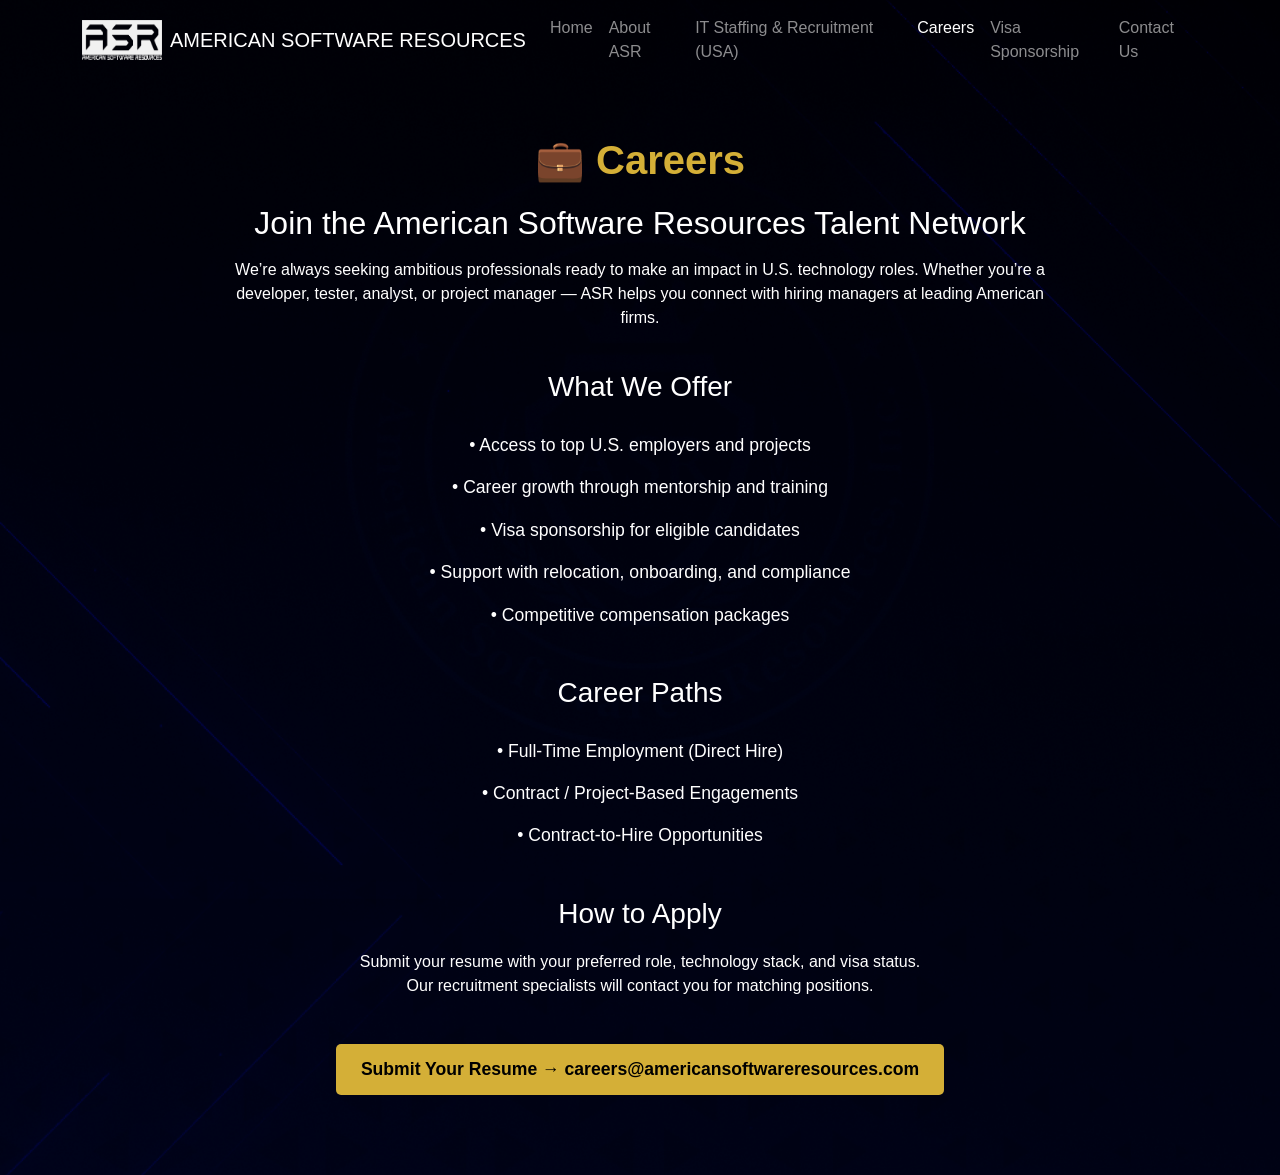
==== Careers.html @ 94a8a7b0 "Add files via upload" ====
<!DOCTYPE html>
<html lang="en">

<head>
    <meta charset="UTF-8" />
    <meta name="viewport" content="width=device-width, initial-scale=1.0" />
    <title>ASR - Careers</title>
    <link href="https://cdn.jsdelivr.net/npm/bootstrap@5.3.2/dist/css/bootstrap.min.css" rel="stylesheet">

    <style>
        body {
            padding-top: 56px;
            background: url("body_bg.png") no-repeat center top;
            background-size: cover;
            background-attachment: scroll;
            font-family: Arial, sans-serif;
        }

        .transparent-navbar {
            background-color: rgba(0, 0, 0, 0) !important;
            transition: background-color 0.4s ease;
        }

        .transparent-navbar.scrolled {
            background-color: rgba(0, 0, 0, 0.8) !important;
        }

        .careers-section {
            padding: 80px 20px;
            color: white;
            text-align: center;
        }

        .careers-section h1 {
            color: #d4af37;
            font-weight: bold;
            margin-bottom: 20px;
        }

        .careers-section h3 {
            margin-top: 40px;
            margin-bottom: 20px;
            color: #ffffff;
        }

        .careers-section ul {
            list-style: none;
            padding: 0;
            max-width: 700px;
            margin: auto;
        }

        .careers-section ul li {
            font-size: 1.1rem;
            padding: 8px 0;
        }

        .resume-btn {
            margin-top: 30px;
            background-color: #d4af37;
            border: none;
            padding: 12px 25px;
            font-size: 1.1rem;
            border-radius: 5px;
            font-weight: bold;
            color: #000;
        }

        .resume-btn:hover {
            background-color: #c19b2d;
        }
    </style>
</head>

<body class="text-white bg-dark">

    <!-- Header / Navbar -->
    <nav class="navbar navbar-expand-lg navbar-dark fixed-top transparent-navbar">
        <div class="container">
            <a class="navbar-brand d-flex align-items-center" href="#">
                <img src="ASR_new_white_logo.png" alt="Logo" width="80" height="40" class="me-2">
                AMERICAN SOFTWARE RESOURCES
            </a>

            <button class="navbar-toggler" type="button" data-bs-toggle="collapse" data-bs-target="#navbarNav">
                <span class="navbar-toggler-icon"></span>
            </button>

            <div class="collapse navbar-collapse" id="navbarNav">
                <ul class="navbar-nav ms-auto">
                    <li class="nav-item"><a class="nav-link" href="index.html">Home</a></li>
                    <li class="nav-item"><a class="nav-link" href="index.html#CompanyOverview">About ASR</a></li>
                    <li class="nav-item"><a class="nav-link" href="IT_Staffing_&_Recruitment.html">IT Staffing & Recruitment (USA)</a></li>
                    <li class="nav-item"><a class="nav-link active" href="Careers.html">Careers</a></li>
                    <li class="nav-item"><a class="nav-link" href="Visa_Sponsorship.html">Visa Sponsorship</a></li>
                    <li class="nav-item"><a class="nav-link" href="Contact_Us.html">Contact Us</a></li>
                </ul>
            </div>
        </div>
    </nav>

    <!-- Careers Section -->
    <section class="careers-section">

        <h1>💼 Careers</h1>
        <h2>Join the American Software Resources Talent Network</h2>

        <p class="mt-3" style="max-width: 850px; margin: auto;">
            We’re always seeking ambitious professionals ready to make an impact in U.S. technology roles. 
            Whether you’re a developer, tester, analyst, or project manager — ASR helps you connect with hiring managers 
            at leading American firms.
        </p>

        <h3>What We Offer</h3>
        <ul>
            <li>• Access to top U.S. employers and projects</li>
            <li>• Career growth through mentorship and training</li>
            <li>• Visa sponsorship for eligible candidates</li>
            <li>• Support with relocation, onboarding, and compliance</li>
            <li>• Competitive compensation packages</li>
        </ul>

        <h3>Career Paths</h3>
        <ul>
            <li>• Full-Time Employment (Direct Hire)</li>
            <li>• Contract / Project-Based Engagements</li>
            <li>• Contract-to-Hire Opportunities</li>
        </ul>

        <h3>How to Apply</h3>
        <p>
            Submit your resume with your preferred role, technology stack, and visa status. <br>
            Our recruitment specialists will contact you for matching positions.
        </p>

        <a href="mailto:careers@americansoftwareresources.com">
            <button class="resume-btn">Submit Your Resume → careers@americansoftwareresources.com</button>
        </a>

    </section>

    <script src="https://cdn.jsdelivr.net/npm/bootstrap@5.3.2/dist/js/bootstrap.bundle.min.js"></script>

    <script>
        // Navbar background change on scroll
        window.addEventListener("scroll", function () {
            const navbar = document.querySelector(".transparent-navbar");
            if (window.scrollY > 50) navbar.classList.add("scrolled");
            else navbar.classList.remove("scrolled");
        });
    </script>

</body>

</html>
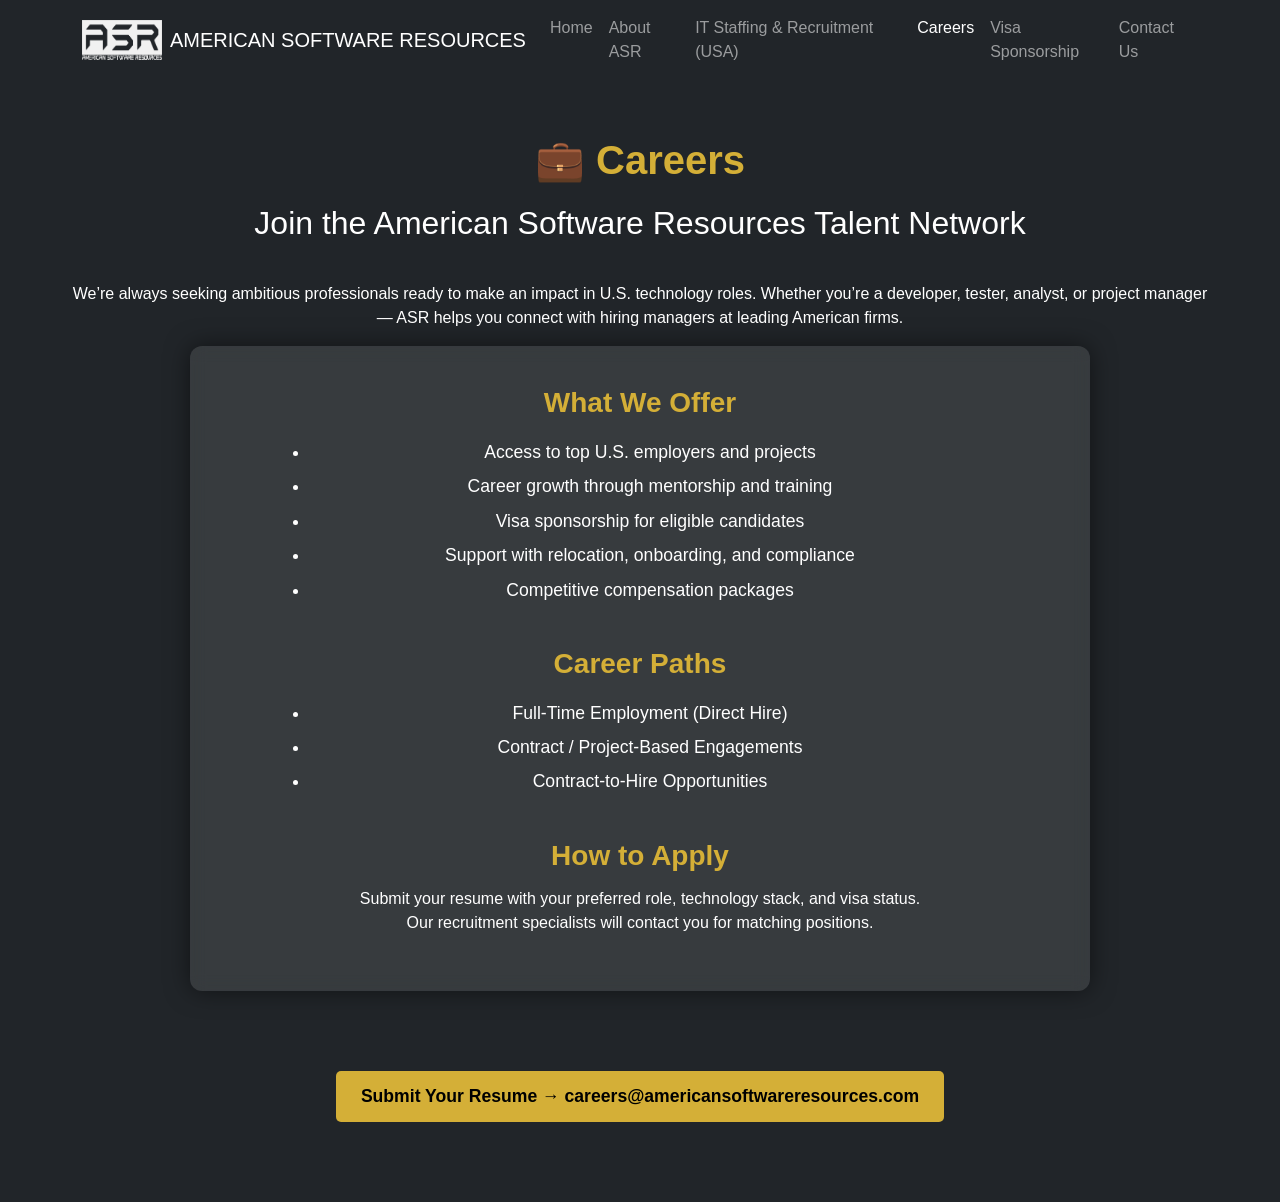
==== commit 983f5129: "Add files via upload" ====
--- a/Careers.html
+++ b/Careers.html
@@ -10,7 +10,8 @@
     <style>
         body {
             padding-top: 56px;
-            background: url("body_bg.png") no-repeat center top;
+            /* Main background image */
+            background: url("Asr_bg_visa.jpg") no-repeat center top;
             background-size: cover;
             background-attachment: scroll;
             font-family: Arial, sans-serif;
@@ -37,22 +38,63 @@
             margin-bottom: 20px;
         }
 
-        .careers-section h3 {
+        .careers-section h2 {
+            color: #ffffff;
+            margin-bottom: 40px;
+        }
+
+        /* --- GLASS CONTENT CARD CONTAINER --- */
+        .career-content-card {
+            /* Glass Effect Background */
+            background: rgba(255, 255, 255, 0.1);
+            /* Frosted Glass Blur */
+            backdrop-filter: blur(8px);
+
+            padding: 40px;
+            border-radius: 12px;
+            max-width: 900px;
+            margin: 0 auto 50px auto;
+            box-shadow: 0 0 25px rgba(0, 0, 0, 0.5);
+
+            /* FIX 1: Change default text color to dark for readability on the light glass background */
+            color: #ffffff;
+            text-align: center;
+        }
+
+        .career-content-card h3 {
             margin-top: 40px;
-            margin-bottom: 20px;
-            color: #ffffff;
-        }
-
-        .careers-section ul {
-            list-style: none;
-            padding: 0;
+            margin-bottom: 15px;
+            color: #d4af37;
+            font-weight: bold;
+        }
+
+        /* Reset top margin for the first h3 */
+        .career-content-card h3:first-of-type {
+            margin-top: 0;
+        }
+
+        .career-content-card p {
+            /* FIX 1: Change text color to dark for readability */
+            color: #ffffff;
+        }
+
+        .career-content-card ul {
+            list-style: disc;
+            /* Use discs for better readability */
+            padding-left: 20px;
             max-width: 700px;
             margin: auto;
-        }
-
-        .careers-section ul li {
+            text-align: left;
+            /* Align list items left */
+            text-align: center;
+        }
+
+        .career-content-card ul li {
             font-size: 1.1rem;
-            padding: 8px 0;
+            padding: 4px 0;
+            /* FIX 1: Change list text color to dark for readability */
+            color: #ffffff;
+            text-align: center;
         }
 
         .resume-btn {
@@ -69,12 +111,30 @@
         .resume-btn:hover {
             background-color: #c19b2d;
         }
+
+        
+
+        /* --- MOBILE SPECIFIC FIXES --- */
+        @media (max-width: 575.98px) {
+
+            /* FIX 2: Reduce excessive padding on the standalone paragraph for small screens */
+            .careers-section>p.px-5 {
+                padding-left: 20px !important;
+                padding-right: 20px !important;
+                /* Making text white since it's outside the glass card */
+                color: #ffffff;
+            }
+
+            /* Reduce padding on the glass card for smaller screens */
+            .career-content-card {
+                padding: 20px;
+            }
+        }
     </style>
 </head>
 
 <body class="text-white bg-dark">
 
-    <!-- Header / Navbar -->
     <nav class="navbar navbar-expand-lg navbar-dark fixed-top transparent-navbar">
         <div class="container">
             <a class="navbar-brand d-flex align-items-center" href="#">
@@ -90,7 +150,8 @@
                 <ul class="navbar-nav ms-auto">
                     <li class="nav-item"><a class="nav-link" href="index.html">Home</a></li>
                     <li class="nav-item"><a class="nav-link" href="index.html#CompanyOverview">About ASR</a></li>
-                    <li class="nav-item"><a class="nav-link" href="IT_Staffing_&_Recruitment.html">IT Staffing & Recruitment (USA)</a></li>
+                    <li class="nav-item"><a class="nav-link" href="IT_Staffing_&_Recruitment.html">IT Staffing &
+                            Recruitment (USA)</a></li>
                     <li class="nav-item"><a class="nav-link active" href="Careers.html">Careers</a></li>
                     <li class="nav-item"><a class="nav-link" href="Visa_Sponsorship.html">Visa Sponsorship</a></li>
                     <li class="nav-item"><a class="nav-link" href="Contact_Us.html">Contact Us</a></li>
@@ -99,45 +160,51 @@
         </div>
     </nav>
 
-    <!-- Careers Section -->
     <section class="careers-section">
 
         <h1>💼 Careers</h1>
         <h2>Join the American Software Resources Talent Network</h2>
 
-        <p class="mt-3" style="max-width: 850px; margin: auto;">
-            We’re always seeking ambitious professionals ready to make an impact in U.S. technology roles. 
-            Whether you’re a developer, tester, analyst, or project manager — ASR helps you connect with hiring managers 
+        <p class="mt-3 px-5">
+            We’re always seeking ambitious professionals ready to make an impact in U.S. technology roles.
+            Whether you’re a developer, tester, analyst, or project manager — ASR helps you connect with hiring managers
             at leading American firms.
         </p>
 
-        <h3>What We Offer</h3>
-        <ul>
-            <li>• Access to top U.S. employers and projects</li>
-            <li>• Career growth through mentorship and training</li>
-            <li>• Visa sponsorship for eligible candidates</li>
-            <li>• Support with relocation, onboarding, and compliance</li>
-            <li>• Competitive compensation packages</li>
-        </ul>
-
-        <h3>Career Paths</h3>
-        <ul>
-            <li>• Full-Time Employment (Direct Hire)</li>
-            <li>• Contract / Project-Based Engagements</li>
-            <li>• Contract-to-Hire Opportunities</li>
-        </ul>
-
-        <h3>How to Apply</h3>
-        <p>
-            Submit your resume with your preferred role, technology stack, and visa status. <br>
-            Our recruitment specialists will contact you for matching positions.
-        </p>
-
+        <div class="career-content-card">
+
+
+            <h3>What We Offer</h3>
+            <ul>
+                <li>Access to top U.S. employers and projects</li>
+                <li>Career growth through mentorship and training</li>
+                <li>Visa sponsorship for eligible candidates</li>
+                <li>Support with relocation, onboarding, and compliance</li>
+                <li>Competitive compensation packages</li>
+            </ul>
+
+            <h3>Career Paths</h3>
+            <ul>
+                <li>Full-Time Employment (Direct Hire)</li>
+                <li>Contract / Project-Based Engagements</li>
+                <li>Contract-to-Hire Opportunities</li>
+            </ul>
+
+            <h3>How to Apply</h3>
+            <p>
+                Submit your resume with your preferred role, technology stack, and visa status. <br>
+                Our recruitment specialists will contact you for matching positions.
+            </p>
+
+
+
+        </div>
         <a href="mailto:careers@americansoftwareresources.com">
             <button class="resume-btn">Submit Your Resume → careers@americansoftwareresources.com</button>
         </a>
-
     </section>
+
+
 
     <script src="https://cdn.jsdelivr.net/npm/bootstrap@5.3.2/dist/js/bootstrap.bundle.min.js"></script>
 
@@ -152,4 +219,4 @@
 
 </body>
 
-</html>
+</html>
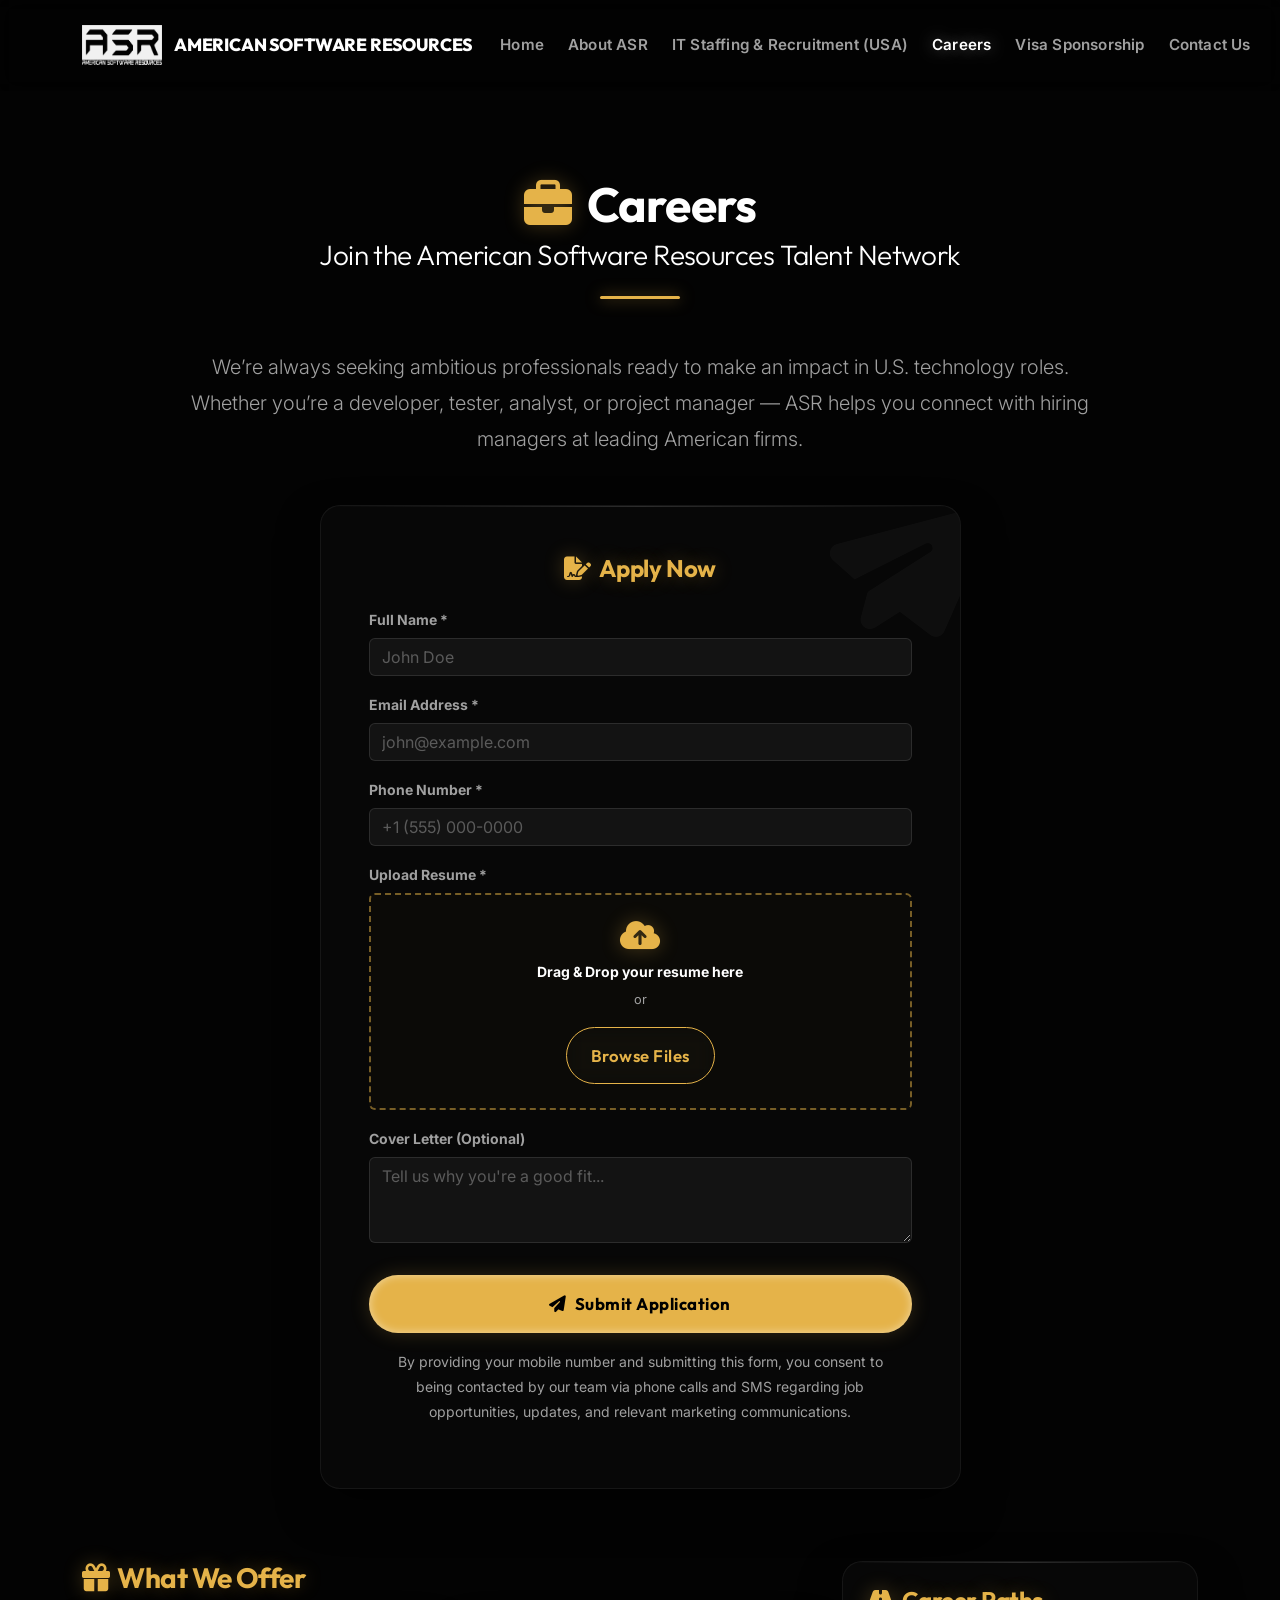
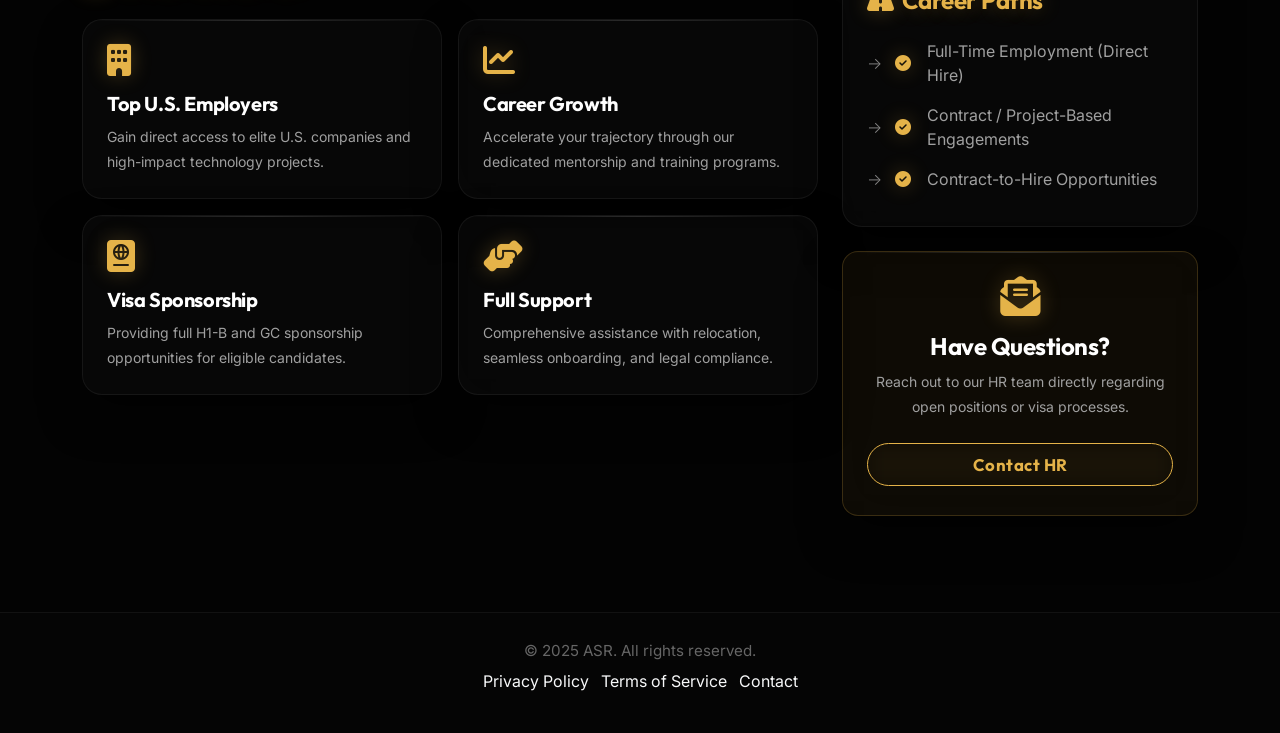
==== commit 86322e19: "Add files via upload" ====
--- a/Careers.html
+++ b/Careers.html
@@ -5,135 +5,36 @@
     <meta charset="UTF-8" />
     <meta name="viewport" content="width=device-width, initial-scale=1.0" />
     <title>ASR - Careers</title>
+    <!-- Bootstrap 5 CSS -->
     <link href="https://cdn.jsdelivr.net/npm/bootstrap@5.3.2/dist/css/bootstrap.min.css" rel="stylesheet">
-
+    <!-- FontAwesome Icons -->
+    <link rel="stylesheet" href="https://cdnjs.cloudflare.com/ajax/libs/font-awesome/6.4.0/css/all.min.css">
+    <!-- AOS Animation Library -->
+    <link href="https://unpkg.com/aos@2.3.1/dist/aos.css" rel="stylesheet">
+    <!-- Custom Modern CSS -->
+    <link rel="stylesheet" href="modern.css">
     <style>
-        body {
-            padding-top: 56px;
-            /* Main background image */
-            background: url("Asr_bg_visa.jpg") no-repeat center top;
-            background-size: cover;
-            background-attachment: scroll;
-            font-family: Arial, sans-serif;
-        }
-
-        .transparent-navbar {
-            background-color: rgba(0, 0, 0, 0) !important;
-            transition: background-color 0.4s ease;
-        }
-
-        .transparent-navbar.scrolled {
-            background-color: rgba(0, 0, 0, 0.8) !important;
-        }
-
         .careers-section {
             padding: 80px 20px;
             color: white;
             text-align: center;
         }
 
-        .careers-section h1 {
-            color: #d4af37;
-            font-weight: bold;
-            margin-bottom: 20px;
-        }
-
-        .careers-section h2 {
-            color: #ffffff;
-            margin-bottom: 40px;
-        }
-
-        /* --- GLASS CONTENT CARD CONTAINER --- */
-        .career-content-card {
-            /* Glass Effect Background */
-            background: rgba(255, 255, 255, 0.1);
-            /* Frosted Glass Blur */
-            backdrop-filter: blur(8px);
-
-            padding: 40px;
-            border-radius: 12px;
-            max-width: 900px;
-            margin: 0 auto 50px auto;
-            box-shadow: 0 0 25px rgba(0, 0, 0, 0.5);
-
-            /* FIX 1: Change default text color to dark for readability on the light glass background */
-            color: #ffffff;
-            text-align: center;
-        }
-
-        .career-content-card h3 {
-            margin-top: 40px;
-            margin-bottom: 15px;
-            color: #d4af37;
-            font-weight: bold;
-        }
-
-        /* Reset top margin for the first h3 */
-        .career-content-card h3:first-of-type {
-            margin-top: 0;
-        }
-
-        .career-content-card p {
-            /* FIX 1: Change text color to dark for readability */
-            color: #ffffff;
-        }
-
-        .career-content-card ul {
-            list-style: disc;
-            /* Use discs for better readability */
-            padding-left: 20px;
-            max-width: 700px;
-            margin: auto;
-            text-align: left;
-            /* Align list items left */
-            text-align: center;
-        }
-
-        .career-content-card ul li {
-            font-size: 1.1rem;
-            padding: 4px 0;
-            /* FIX 1: Change list text color to dark for readability */
-            color: #ffffff;
-            text-align: center;
-        }
-
         .resume-btn {
             margin-top: 30px;
-            background-color: #d4af37;
-            border: none;
-            padding: 12px 25px;
-            font-size: 1.1rem;
-            border-radius: 5px;
-            font-weight: bold;
-            color: #000;
         }
-
-        .resume-btn:hover {
-            background-color: #c19b2d;
-        }
-
-        
 
         /* --- MOBILE SPECIFIC FIXES --- */
         @media (max-width: 575.98px) {
-
-            /* FIX 2: Reduce excessive padding on the standalone paragraph for small screens */
             .careers-section>p.px-5 {
                 padding-left: 20px !important;
                 padding-right: 20px !important;
-                /* Making text white since it's outside the glass card */
-                color: #ffffff;
-            }
-
-            /* Reduce padding on the glass card for smaller screens */
-            .career-content-card {
-                padding: 20px;
             }
         }
     </style>
 </head>
 
-<body class="text-white bg-dark">
+<body class="bg-visa">
 
     <nav class="navbar navbar-expand-lg navbar-dark fixed-top transparent-navbar">
         <div class="container">
@@ -160,53 +61,199 @@
         </div>
     </nav>
 
-    <section class="careers-section">
-
-        <h1>💼 Careers</h1>
-        <h2>Join the American Software Resources Talent Network</h2>
-
-        <p class="mt-3 px-5">
-            We’re always seeking ambitious professionals ready to make an impact in U.S. technology roles.
-            Whether you’re a developer, tester, analyst, or project manager — ASR helps you connect with hiring managers
-            at leading American firms.
-        </p>
-
-        <div class="career-content-card">
-
-
-            <h3>What We Offer</h3>
-            <ul>
-                <li>Access to top U.S. employers and projects</li>
-                <li>Career growth through mentorship and training</li>
-                <li>Visa sponsorship for eligible candidates</li>
-                <li>Support with relocation, onboarding, and compliance</li>
-                <li>Competitive compensation packages</li>
+    <section class="careers-section page-section pb-5" style="padding-top: 120px;">
+        <div class="container">
+            <h1 class="display-5 fw-bold mb-1" data-aos="fade-down"><i
+                    class="fas fa-briefcase text-gold me-3"></i>Careers</h1>
+            <h2 class="h3 text-white fw-light mb-3" data-aos="fade-up">Join the American Software Resources Talent
+                Network</h2>
+            <div class="gold-line mx-auto" data-aos="fade-up"></div>
+
+            <p class="lead text-light-muted mt-4 mb-5" data-aos="fade-up" data-aos-delay="200"
+                style="max-width: 900px; margin: 0 auto;">
+                We’re always seeking ambitious professionals ready to make an impact in U.S. technology roles.
+                Whether you’re a developer, tester, analyst, or project manager — ASR helps you connect with hiring
+                managers
+                at leading American firms.
+            </p>
+
+            <!-- Application Form (Full Width & Centered) -->
+            <div class="row justify-content-center mb-5" data-aos="fade-up" data-aos-delay="300">
+                <div class="col-lg-8 col-xl-7">
+                    <div class="glass-card p-4 p-md-5 text-start position-relative overflow-hidden">
+                        <i class="fas fa-paper-plane position-absolute text-white"
+                            style="font-size: 150px; right: -20px; top: -20px; opacity: 0.03; transform: rotate(15deg);"></i>
+                        <h4 class="text-gold fw-bold mb-4 text-center"><i class="fas fa-file-signature me-2"></i>Apply
+                            Now</h4>
+
+                        <form id="resumeForm" action="https://formsubmit.co/hr@americansoftwareresources.com"
+                            method="POST" enctype="multipart/form-data" target="_blank">
+                            <!-- FormSubmit required hidden fields -->
+                            <input type="hidden" name="_subject" value="New Resume Submitted on ASR Careers Page!">
+                            <input type="hidden" name="_template" value="table">
+
+                            <div class="mb-3">
+                                <label for="fullName" class="form-label text-light-muted small fw-bold">Full Name
+                                    *</label>
+                                <input type="text" class="form-control custom-input" name="Name" id="fullName" required
+                                    placeholder="John Doe">
+                            </div>
+                            <div class="mb-3">
+                                <label for="emailAddr" class="form-label text-light-muted small fw-bold">Email Address
+                                    *</label>
+                                <input type="email" class="form-control custom-input" name="Email" id="emailAddr"
+                                    required placeholder="john@example.com">
+                            </div>
+                            <div class="mb-3">
+                                <label for="phoneNum" class="form-label text-light-muted small fw-bold">Phone Number
+                                    *</label>
+                                <input type="tel" class="form-control custom-input" name="Phone" id="phoneNum" required
+                                    placeholder="+1 (555) 000-0000">
+                            </div>
+
+                            <!-- Drag and Drop Resume -->
+                            <div class="mb-3">
+                                <label class="form-label text-light-muted small fw-bold">Upload Resume *</label>
+                                <div class="drag-drop-zone p-4 text-center rounded position-relative" id="dropZone">
+                                    <i class="fas fa-cloud-upload-alt text-gold fs-2 mb-2"></i>
+                                    <p class="text-white mb-1 small fw-bold">Drag & Drop your resume here</p>
+                                    <p class="text-light-muted mb-3" style="font-size: 0.8rem;">or</p>
+                                    <label for="resumeFile"
+                                        class="btn btn-outline-gold btn-sm px-4 rounded-pill m-0">Browse Files</label>
+                                    <input type="file" id="resumeFile" name="Resume_Attachment" class="d-none"
+                                        accept=".pdf,.doc,.docx" required>
+                                    <p class="mt-3 mb-0 d-none text-gold small fw-bold" id="fileNameDisplay"></p>
+                                </div>
+                            </div>
+
+                            <div class="mb-4">
+                                <label for="coverLetter" class="form-label text-light-muted small fw-bold">Cover Letter
+                                    (Optional)</label>
+                                <textarea class="form-control custom-input" name="Cover_Letter" id="coverLetter"
+                                    rows="3" placeholder="Tell us why you're a good fit..."></textarea>
+                            </div>
+
+                            <div class="text-center mt-4">
+                                <button type="submit" class="btn btn-gold w-100 py-3 fw-bold mt-2"><i
+                                        class="fas fa-paper-plane me-2 anim-pulse"></i>Submit Application</button>
+                                <p class="text-light-muted small mt-3 px-3">
+                                    By providing your mobile number and submitting this form, you consent to being
+                                    contacted by our team via phone calls and SMS regarding job opportunities, updates,
+                                    and relevant marketing communications.
+                                </p>
+                            </div>
+                        </form>
+                    </div>
+                </div>
+            </div>
+
+            <!-- Main Careers Content Bento Grid -->
+            <div class="row g-4 mt-2">
+
+                <!-- What We Offer Section (Left Column) -->
+                <div class="col-lg-8" data-aos="fade-right" data-aos-delay="300">
+                    <h3 class="text-gold fw-bold mb-4 text-start"><i class="fas fa-gift me-2"></i>What We Offer</h3>
+                    <div class="row g-3">
+                        <div class="col-md-6">
+                            <div class="glass-card h-100 p-4 text-start">
+                                <i class="fas fa-building text-gold fs-2 mb-3 anim-float"></i>
+                                <h5 class="text-white fw-bold mb-2">Top U.S. Employers</h5>
+                                <p class="text-light-muted mb-0 small">Gain direct access to elite U.S. companies and
+                                    high-impact technology projects.</p>
+                            </div>
+                        </div>
+                        <div class="col-md-6">
+                            <div class="glass-card h-100 p-4 text-start">
+                                <i class="fas fa-chart-line text-gold fs-2 mb-3 anim-float"
+                                    style="animation-delay: 0.2s;"></i>
+                                <h5 class="text-white fw-bold mb-2">Career Growth</h5>
+                                <p class="text-light-muted mb-0 small">Accelerate your trajectory through our dedicated
+                                    mentorship and training programs.</p>
+                            </div>
+                        </div>
+                        <div class="col-md-6">
+                            <div class="glass-card h-100 p-4 text-start">
+                                <i class="fas fa-passport text-gold fs-2 mb-3 anim-float"
+                                    style="animation-delay: 0.4s;"></i>
+                                <h5 class="text-white fw-bold mb-2">Visa Sponsorship</h5>
+                                <p class="text-light-muted mb-0 small">Providing full H1-B and GC sponsorship
+                                    opportunities for eligible candidates.</p>
+                            </div>
+                        </div>
+                        <div class="col-md-6">
+                            <div class="glass-card h-100 p-4 text-start">
+                                <i class="fas fa-hands-helping text-gold fs-2 mb-3 anim-float"
+                                    style="animation-delay: 0.6s;"></i>
+                                <h5 class="text-white fw-bold mb-2">Full Support</h5>
+                                <p class="text-light-muted mb-0 small">Comprehensive assistance with relocation,
+                                    seamless onboarding, and legal compliance.</p>
+                            </div>
+                        </div>
+                    </div>
+                </div>
+
+                <!-- Career Paths & Apply (Right Column) -->
+                <div class="col-lg-4 d-flex flex-column gap-4" data-aos="fade-left" data-aos-delay="400">
+
+                    <!-- Career Paths Widget -->
+                    <div class="glass-card p-4 text-start flex-grow-1">
+                        <h4 class="text-gold fw-bold mb-4"><i class="fas fa-road me-2"></i>Career Paths</h4>
+                        <ul class="list-unstyled text-light-muted">
+                            <li class="mb-3 d-flex align-items-center">
+                                <i class="fas fa-check-circle text-gold me-3"></i>Full-Time Employment (Direct Hire)
+                            </li>
+                            <li class="mb-3 d-flex align-items-center">
+                                <i class="fas fa-check-circle text-gold me-3"></i>Contract / Project-Based Engagements
+                            </li>
+                            <li class="mb-3 d-flex align-items-center">
+                                <i class="fas fa-check-circle text-gold me-3"></i>Contract-to-Hire Opportunities
+                            </li>
+                        </ul>
+                    </div>
+
+                    <!-- CTA Widget -->
+                    <div class="glass-card p-4 text-center rounded-4"
+                        style="background: rgba(229, 179, 73, 0.05); border-color: rgba(229, 179, 73, 0.2);">
+                        <i class="fas fa-envelope-open-text text-gold fs-1 mb-3 anim-pulse"></i>
+                        <h4 class="text-white fw-bold mb-2">Have Questions?</h4>
+                        <p class="text-light-muted small mb-4">
+                            Reach out to our HR team directly regarding open positions or visa processes.
+                        </p>
+                        <a href="mailto:hr@americansoftwareresources.com" class="text-decoration-none">
+                            <button class="btn btn-outline-gold w-100 py-2 fw-bold">Contact HR</button>
+                        </a>
+                    </div>
+                </div>
+            </div>
+        </div>
+    </section>
+
+
+
+    <!-- Footer -->
+    <footer class="bg-dark text-light py-4 mt-5">
+        <div class="container text-center">
+            <p class="mb-1">&copy; 2025 ASR. All rights reserved.</p>
+            <ul class="list-inline">
+                <li class="list-inline-item"><a href="Privacy_Policy.html"
+                        class="text-light text-decoration-none">Privacy Policy</a></li>
+                <li class="list-inline-item"><a href="Terms_of_Service.html" class="text-light text-decoration-none">Terms of Service</a>
+                </li>
+                <li class="list-inline-item"><a href="Contact_Us.html"
+                        class="text-light text-decoration-none">Contact</a></li>
             </ul>
-
-            <h3>Career Paths</h3>
-            <ul>
-                <li>Full-Time Employment (Direct Hire)</li>
-                <li>Contract / Project-Based Engagements</li>
-                <li>Contract-to-Hire Opportunities</li>
-            </ul>
-
-            <h3>How to Apply</h3>
-            <p>
-                Submit your resume with your preferred role, technology stack, and visa status. <br>
-                Our recruitment specialists will contact you for matching positions.
-            </p>
-
-
-
         </div>
-        <a href="mailto:careers@americansoftwareresources.com">
-            <button class="resume-btn">Submit Your Resume → careers@americansoftwareresources.com</button>
-        </a>
-    </section>
-
-
+    </footer>
 
     <script src="https://cdn.jsdelivr.net/npm/bootstrap@5.3.2/dist/js/bootstrap.bundle.min.js"></script>
+    <script src="https://unpkg.com/aos@2.3.1/dist/aos.js"></script>
+    <script>
+        AOS.init({
+            duration: 800,
+            once: true,
+            offset: 100
+        });
+    </script>
 
     <script>
         // Navbar background change on scroll
@@ -215,6 +262,95 @@
             if (window.scrollY > 50) navbar.classList.add("scrolled");
             else navbar.classList.remove("scrolled");
         });
+
+        // Drag and Drop Resume Logic
+        document.addEventListener("DOMContentLoaded", function () {
+            const dropZone = document.getElementById("dropZone");
+            const fileInput = document.getElementById("resumeFile");
+            const fileNameDisplay = document.getElementById("fileNameDisplay");
+
+            // Prevent default drag behaviors
+            ['dragenter', 'dragover', 'dragleave', 'drop'].forEach(eventName => {
+                dropZone.addEventListener(eventName, preventDefaults, false);
+                document.body.addEventListener(eventName, preventDefaults, false);
+            });
+
+            function preventDefaults(e) {
+                e.preventDefault();
+                e.stopPropagation();
+            }
+
+            // Highlight drop zone when item is dragged over it
+            ['dragenter', 'dragover'].forEach(eventName => {
+                dropZone.addEventListener(eventName, highlight, false);
+            });
+
+            ['dragleave', 'drop'].forEach(eventName => {
+                dropZone.addEventListener(eventName, unhighlight, false);
+            });
+
+            function highlight(e) {
+                dropZone.classList.add('dragover');
+            }
+
+            function unhighlight(e) {
+                dropZone.classList.remove('dragover');
+            }
+
+            // Handle dropped files
+            dropZone.addEventListener('drop', handleDrop, false);
+
+            function handleDrop(e) {
+                const dt = e.dataTransfer;
+                const files = dt.files;
+                handleFiles(files);
+            }
+
+            // Handle file selection from browse button
+            fileInput.addEventListener('change', function () {
+                handleFiles(this.files);
+            });
+
+            function handleFiles(files) {
+                if (files.length > 0) {
+                    const file = files[0];
+                    // Update the file input's files array (requires DataTransfer object)
+                    const dataTransfer = new DataTransfer();
+                    dataTransfer.items.add(file);
+                    fileInput.files = dataTransfer.files;
+
+                    // Display the file name
+                    fileNameDisplay.innerHTML = `<i class="fas fa-file-check me-2"></i> Selected: ${file.name}`;
+                    fileNameDisplay.classList.remove('d-none');
+                    dropZone.style.borderColor = "#e5b349"; // Turn gold to indicate success
+                }
+            }
+
+            // Form submission simulation & redirect handling
+            document.getElementById('resumeForm').addEventListener('submit', function (e) {
+                // DO NOT prevent default formatting here. Let the browser submit to FormSubmit.co
+                // FormSubmit will open in a new tab due to target="_blank"
+
+                const btn = this.querySelector('button[type="submit"]');
+                const originalHtml = btn.innerHTML;
+
+                btn.innerHTML = '<i class="fas fa-spinner fa-spin me-2"></i>Sending...';
+
+                // Set a timeout to reset the form UI after the new tab opens
+                setTimeout(() => {
+                    btn.innerHTML = '<i class="fas fa-check-circle me-2"></i>Application Sent!';
+                    btn.classList.replace('btn-gold', 'btn-success');
+
+                    setTimeout(() => {
+                        this.reset();
+                        fileNameDisplay.classList.add('d-none');
+                        dropZone.style.borderColor = "";
+                        btn.innerHTML = originalHtml;
+                        btn.classList.replace('btn-success', 'btn-gold');
+                    }, 4000); // give the user time to read "sent" before resetting
+                }, 1500);
+            });
+        });
     </script>
 
 </body>
--- a/modern.css
+++ b/modern.css
@@ -0,0 +1,756 @@
+/* modern.css - Global Styles for ASR Website (Lovart AI Theme with Parallax) */
+
+@import url('https://fonts.googleapis.com/css2?family=Outfit:wght@300;400;600;800;900&family=Inter:wght@300;400;600;700&display=swap');
+
+body {
+    padding-top: 56px;
+    background-size: cover;
+    background-attachment: fixed;
+    /* Parallax Effect Base */
+    font-family: 'Inter', sans-serif;
+    color: #e6e6e6;
+    background-color: #030303;
+    /* Deep Lovart dark */
+}
+
+/* Background Classes for Parallax */
+body.bg-home {
+    background-image: linear-gradient(rgba(3, 3, 3, 0.65), rgba(3, 3, 3, 0.85)), url("Asr_bg_website.jpg");
+    background-position: center center;
+    background-repeat: no-repeat;
+    background-attachment: fixed;
+    /* Parallax Magic */
+}
+
+body.bg-visa {
+    background-image: linear-gradient(rgba(3, 3, 3, 0.65), rgba(3, 3, 3, 0.85)), url("Asr_bg_visa.jpg");
+    background-position: center center;
+    background-repeat: no-repeat;
+    background-attachment: fixed;
+    /* Parallax Magic */
+}
+
+/* Typography & Colors */
+h1,
+h2,
+h3,
+h4,
+h5,
+h6 {
+    font-family: 'Outfit', sans-serif;
+    font-weight: 800;
+    letter-spacing: -0.02em;
+    /* Sleek tight tracking */
+    color: #ffffff;
+    /* High contrast white for headings */
+}
+
+/* Specific Gold/Amber glowing accents */
+.text-gold,
+h2.parallax-heading .text-gold {
+    color: #e5b349 !important;
+    /* Richer, brighter gold */
+    text-shadow: 0 0 20px rgba(229, 179, 73, 0.3);
+}
+
+.text-light-muted {
+    color: #a0a0a0 !important;
+    /* Lighter than bootstrap text-muted */
+}
+
+p {
+    line-height: 1.8;
+    color: #a0a0a0;
+    /* Softer text for readability */
+    font-size: 1.1rem;
+}
+
+/* Global Navbar */
+.transparent-navbar {
+    background-color: rgba(3, 3, 3, 0.3) !important;
+    backdrop-filter: blur(10px);
+    transition: background-color 0.4s ease, backdrop-filter 0.4s ease, padding 0.4s ease, border-bottom 0.4s ease;
+    padding: 20px 0;
+    border-bottom: 1px solid rgba(255, 255, 255, 0.0);
+}
+
+.transparent-navbar.scrolled {
+    background-color: rgba(3, 3, 3, 0.85) !important;
+    backdrop-filter: blur(20px);
+    box-shadow: 0 10px 30px rgba(0, 0, 0, 0.8);
+    padding: 12px 0;
+    border-bottom: 1px solid rgba(255, 255, 255, 0.05);
+    /* Fine sleek border */
+}
+
+.navbar-brand {
+    font-family: 'Outfit', sans-serif;
+    font-size: 1.1rem;
+    font-weight: 800;
+    letter-spacing: -0.01em;
+    display: flex !important;
+    align-items: center !important;
+    color: #ffffff !important;
+    white-space: nowrap;
+}
+
+.navbar-brand img {
+    transition: transform 0.4s cubic-bezier(0.175, 0.885, 0.32, 1.275);
+    margin-right: 12px !important;
+    vertical-align: middle;
+}
+
+.navbar-brand:hover img {
+    transform: scale(1.1) rotate(5deg);
+}
+
+.nav-link {
+    font-weight: 600;
+    text-transform: capitalize;
+    font-size: 0.95rem;
+    letter-spacing: 0.2px;
+    color: #a0a0a0 !important;
+    transition: color 0.3s ease, text-shadow 0.3s ease;
+    padding-left: 0.75rem !important;
+    padding-right: 0.75rem !important;
+    white-space: nowrap;
+}
+
+.nav-link:hover,
+.nav-link.active {
+    color: #ffffff !important;
+    text-shadow: 0 0 15px rgba(255, 255, 255, 0.4);
+}
+
+/* Glassmorphism Cards 2.0 (Lovart Style) */
+.glass-card {
+    background: rgba(15, 15, 15, 0.4);
+    /* Very dark transparent */
+    backdrop-filter: blur(24px);
+    -webkit-backdrop-filter: blur(24px);
+    border: 1px solid rgba(255, 255, 255, 0.06);
+    /* Nearly invisible white border */
+    box-shadow: 0 20px 40px rgba(0, 0, 0, 0.5);
+    /* Deep shadow */
+    border-radius: 20px;
+    /* Softer radius */
+    padding: 40px;
+    color: #ffffff;
+    transition: transform 0.5s cubic-bezier(0.19, 1, 0.22, 1), box-shadow 0.5s ease, border 0.5s ease;
+    height: 100%;
+    position: relative;
+    overflow: hidden;
+}
+
+/* Subtle inner glow effect on the top edge */
+.glass-card::before {
+    content: '';
+    position: absolute;
+    top: 0;
+    left: 0;
+    right: 0;
+    height: 1px;
+    background: linear-gradient(90deg, rgba(255, 255, 255, 0), rgba(255, 255, 255, 0.15), rgba(255, 255, 255, 0));
+    z-index: 2;
+}
+
+.glass-card:hover {
+    transform: translateY(-8px) scale(1.01);
+    box-shadow: 0 30px 60px rgba(0, 0, 0, 0.8), 0 0 40px rgba(229, 179, 73, 0.05);
+    border: 1px solid rgba(229, 179, 73, 0.2);
+}
+
+.glass-card h3,
+.glass-card h4,
+.glass-card h5 {
+    color: #ffffff;
+    margin-bottom: 20px;
+    font-weight: 800;
+}
+
+.glass-card p,
+.glass-card li {
+    color: #a0a0a0;
+}
+
+/* Modern Glowing Buttons */
+.btn-gold {
+    background: #e5b349;
+    color: #000000;
+    border: none;
+    font-family: 'Outfit', sans-serif;
+    font-weight: 800;
+    padding: 16px 36px;
+    border-radius: 100px;
+    font-size: 1.05rem;
+    letter-spacing: 0.5px;
+    transition: all 0.4s cubic-bezier(0.19, 1, 0.22, 1);
+    box-shadow: 0 0 20px rgba(229, 179, 73, 0.2), inset 0 0 10px rgba(255, 255, 255, 0.5);
+}
+
+.btn-gold:hover,
+.btn-gold:focus {
+    background: #ffcc5c;
+    transform: translateY(-4px);
+    box-shadow: 0 15px 35px rgba(229, 179, 73, 0.4), inset 0 0 15px rgba(255, 255, 255, 0.8);
+    color: #000;
+}
+
+.btn-outline-gold {
+    background: rgba(255, 255, 255, 0.02);
+    color: #ffffff;
+    border: 1px solid rgba(255, 255, 255, 0.15);
+    font-family: 'Outfit', sans-serif;
+    font-weight: 600;
+    padding: 15px 35px;
+    border-radius: 100px;
+    font-size: 1.05rem;
+    letter-spacing: 0.5px;
+    transition: all 0.4s cubic-bezier(0.19, 1, 0.22, 1);
+    backdrop-filter: blur(10px);
+}
+
+.btn-outline-gold:hover {
+    background: #ffffff;
+    color: #000000;
+    border-color: #ffffff;
+    transform: translateY(-4px);
+    box-shadow: 0 15px 35px rgba(255, 255, 255, 0.2);
+}
+
+/* Sections & Layout Utilities */
+.page-section {
+    padding: 140px 0;
+    position: relative;
+    z-index: 1;
+}
+
+/* Subtle glowing line */
+.gold-line {
+    width: 80px;
+    height: 3px;
+    background: #e5b349;
+    margin: 25px auto 50px auto;
+    border-radius: 3px;
+    box-shadow: 0 0 15px rgba(229, 179, 73, 0.6);
+}
+
+.gold-line.left {
+    margin-left: 0;
+}
+
+/* Footer modernism */
+footer.bg-dark {
+    background-color: #050505 !important;
+    border-top: 1px solid rgba(255, 255, 255, 0.05);
+    padding: 60px 0;
+}
+
+footer p {
+    color: #666;
+    font-size: 0.95rem;
+}
+
+footer a {
+    color: #a0a0a0;
+    transition: color 0.3s ease;
+}
+
+footer a:hover {
+    color: #ffffff !important;
+}
+
+/* Image Utilities */
+.zoom-hover {
+    overflow: hidden;
+    position: relative;
+}
+
+/* Subtle image overlay to keep it dark and moody */
+.zoom-hover::after {
+    content: '';
+    position: absolute;
+    top: 0;
+    left: 0;
+    right: 0;
+    bottom: 0;
+    background: linear-gradient(to bottom, rgba(0, 0, 0, 0) 0%, rgba(0, 0, 0, 0.5) 100%);
+    pointer-events: none;
+    z-index: 1;
+}
+
+.zoom-hover img {
+    transition: transform 0.8s cubic-bezier(0.19, 1, 0.22, 1), filter 0.8s ease;
+    filter: brightness(0.85) contrast(1.1);
+}
+
+.glass-card:hover .zoom-hover img {
+    transform: scale(1.08);
+    filter: brightness(1) contrast(1.1);
+}
+
+/* Standard Lists */
+ul.custom-list {
+    list-style: none;
+    padding-left: 0;
+}
+
+ul.custom-list li {
+    position: relative;
+    padding-left: 30px;
+    margin-bottom: 15px;
+}
+
+ul.custom-list li::before {
+    content: "✦";
+    position: absolute;
+    left: 0;
+    color: #e5b349;
+    font-size: 1rem;
+    text-shadow: 0 0 10px rgba(229, 179, 73, 0.5);
+}
+
+/* Animated Vector Graphic Base */
+.vector-animation-container {
+    position: relative;
+    width: 400px;
+    height: 400px;
+    margin: 0 auto;
+    border-radius: 50%;
+    background: radial-gradient(circle, rgba(229, 179, 73, 0.08) 0%, rgba(0, 0, 0, 0) 70%);
+}
+
+.vector-center {
+    position: absolute;
+    top: 50%;
+    left: 50%;
+    transform: translate(-50%, -50%);
+    width: 150px;
+    height: 100px;
+    background: rgba(10, 10, 10, 0.8);
+    backdrop-filter: blur(16px);
+    border: 1px solid rgba(229, 179, 73, 0.5);
+    border-radius: 16px;
+    display: flex;
+    flex-direction: column;
+    align-items: center;
+    justify-content: center;
+    z-index: 10;
+    box-shadow: 0 0 30px rgba(229, 179, 73, 0.15), inset 0 0 20px rgba(255, 255, 255, 0.02);
+    animation: pulseCenter 4s infinite cubic-bezier(0.4, 0, 0.2, 1);
+}
+
+.vector-center i {
+    font-size: 2.2rem;
+    color: #ffffff;
+    margin-bottom: 5px;
+    filter: drop-shadow(0 0 8px rgba(255, 255, 255, 0.4));
+}
+
+.vector-center span {
+    font-family: 'Outfit', sans-serif;
+    font-weight: 800;
+    font-size: 0.95rem;
+    color: #ffffff;
+    letter-spacing: 1px;
+}
+
+@keyframes pulseCenter {
+
+    0%,
+    100% {
+        transform: translate(-50%, -50%) scale(1);
+        box-shadow: 0 0 30px rgba(229, 179, 73, 0.15);
+    }
+
+    50% {
+        transform: translate(-50%, -50%) scale(1.05);
+        box-shadow: 0 0 50px rgba(229, 179, 73, 0.3);
+    }
+}
+
+.vector-node {
+    position: absolute;
+    width: 90px;
+    text-align: center;
+    transform: translate(-50%, -50%);
+    z-index: 5;
+    animation: floatingNode 5s infinite ease-in-out;
+}
+
+.vector-node i {
+    font-size: 1.4rem;
+    color: #e5b349;
+    display: block;
+    margin-bottom: 8px;
+    transition: all 0.3s;
+    background: rgba(15, 15, 15, 0.9);
+    width: 46px;
+    height: 46px;
+    line-height: 44px;
+    border-radius: 50%;
+    margin: 0 auto;
+    border: 1px solid rgba(255, 255, 255, 0.1);
+    box-shadow: 0 10px 20px rgba(0, 0, 0, 0.5);
+}
+
+.vector-node span {
+    font-size: 0.65rem;
+    font-family: 'Outfit', sans-serif;
+    text-transform: uppercase;
+    font-weight: 700;
+    color: #a0a0a0;
+    letter-spacing: 0.5px;
+    background: rgba(10, 10, 10, 0.8);
+    padding: 3px 8px;
+    border-radius: 6px;
+    border: 1px solid rgba(255, 255, 255, 0.05);
+}
+
+@keyframes floatingNode {
+
+    0%,
+    100% {
+        transform: translate(-50%, -50%) translateY(0);
+    }
+
+    50% {
+        transform: translate(-50%, -50%) translateY(-10px);
+    }
+}
+
+.vector-node-1 {
+    animation-delay: 0.2s;
+    top: 10%;
+    left: 50%;
+}
+
+.vector-node-2 {
+    animation-delay: 0.8s;
+    top: 20%;
+    left: 77.5%;
+}
+
+.vector-node-3 {
+    animation-delay: 1.4s;
+    top: 50%;
+    left: 90%;
+}
+
+.vector-node-4 {
+    animation-delay: 0.9s;
+    top: 80%;
+    left: 77.5%;
+}
+
+.vector-node-5 {
+    animation-delay: 1.6s;
+    top: 90%;
+    left: 50%;
+}
+
+.vector-node-6 {
+    animation-delay: 0.5s;
+    top: 80%;
+    left: 22.5%;
+}
+
+.vector-node-7 {
+    animation-delay: 1.1s;
+    top: 50%;
+    left: 10%;
+}
+
+.vector-node-8 {
+    animation-delay: 0.3s;
+    top: 20%;
+    left: 22.5%;
+}
+
+.vector-lines {
+    position: absolute;
+    top: 0;
+    left: 0;
+    width: 400px;
+    height: 400px;
+    z-index: 1;
+}
+
+.animated-line {
+    stroke: rgba(229, 179, 73, 0.25);
+    stroke-width: 1.5;
+    fill: none;
+    stroke-dasharray: 4 6;
+    animation: dashMove 30s linear infinite;
+}
+
+@keyframes dashMove {
+    from {
+        stroke-dashoffset: 400;
+    }
+
+    to {
+        stroke-dashoffset: 0;
+    }
+}
+
+/* -------------------------------------- */
+/* --- INDUSTRY CARD VECTOR ANIMATIONS ---*/
+/* -------------------------------------- */
+
+.industry-vector-container {
+    height: 180px;
+    display: flex;
+    align-items: center;
+    justify-content: center;
+    background: linear-gradient(135deg, rgba(20, 20, 20, 0.8) 0%, rgba(5, 5, 5, 0.9) 100%);
+    border-bottom: 1px solid rgba(255, 255, 255, 0.05);
+    position: relative;
+    overflow: hidden;
+    transition: background 0.5s ease;
+}
+
+.glass-card:hover .industry-vector-container {
+    background: linear-gradient(135deg, rgba(30, 30, 30, 0.8) 0%, rgba(10, 10, 10, 0.9) 100%);
+}
+
+.industry-icon {
+    font-size: 4rem;
+    color: #e5b349;
+    filter: drop-shadow(0 0 15px rgba(229, 179, 73, 0.4));
+    position: relative;
+    z-index: 2;
+    transition: transform 0.6s cubic-bezier(0.34, 1.56, 0.64, 1), filter 0.6s ease;
+}
+
+.glass-card:hover .industry-icon {
+    transform: scale(1.15) translateY(-5px);
+    filter: drop-shadow(0 0 25px rgba(229, 179, 73, 0.8));
+    color: #ffcc5c;
+}
+
+/* Background floating elements in the vector container */
+.industry-bg-element {
+    position: absolute;
+    color: rgba(255, 255, 255, 0.03);
+    font-size: 8rem;
+    z-index: 1;
+    transition: transform 1s ease, color 0.5s ease;
+}
+
+.glass-card:hover .industry-bg-element {
+    transform: scale(1.1) rotate(15deg);
+    color: rgba(229, 179, 73, 0.05);
+}
+
+/* Specific animations for different icons */
+@keyframes gearSpin {
+    from {
+        transform: rotate(0deg);
+    }
+
+    to {
+        transform: rotate(360deg);
+    }
+}
+
+@keyframes pulseHeart {
+
+    0%,
+    100% {
+        transform: scale(1);
+    }
+
+    50% {
+        transform: scale(1.15);
+    }
+}
+
+@keyframes floatUp {
+
+    0%,
+    100% {
+        transform: translateY(0);
+    }
+
+    50% {
+        transform: translateY(-10px);
+    }
+}
+
+@keyframes signalPulse {
+    0% {
+        opacity: 0.5;
+        filter: drop-shadow(0 0 5px rgba(229, 179, 73, 0.2));
+    }
+
+    50% {
+        opacity: 1;
+        filter: drop-shadow(0 0 20px rgba(229, 179, 73, 0.8));
+    }
+
+    100% {
+        opacity: 0.5;
+        filter: drop-shadow(0 0 5px rgba(229, 179, 73, 0.2));
+    }
+}
+
+/* Apply animations on hover */
+.glass-card:hover .anim-spin {
+    animation: gearSpin 4s linear infinite;
+}
+
+.glass-card:hover .anim-pulse {
+    animation: pulseHeart 1.5s ease-in-out infinite;
+}
+
+.glass-card:hover .anim-float {
+    animation: floatUp 3s ease-in-out infinite;
+}
+
+.glass-card:hover .anim-signal {
+    animation: signalPulse 2s ease-in-out infinite;
+}
+
+/* Responsive Adjustments */
+@media (max-width: 991px) {
+    .navbar-toggler {
+        background-color: transparent;
+        border: 1px solid rgba(255, 255, 255, 0.2);
+    }
+
+    .navbar-toggler-icon {
+        filter: invert(1);
+    }
+
+    .navbar-collapse {
+        background: rgba(5, 5, 5, 0.98);
+        backdrop-filter: blur(20px);
+        margin-top: 15px;
+        padding: 20px;
+        border-radius: 16px;
+        border: 1px solid rgba(255, 255, 255, 0.05);
+        text-align: center;
+    }
+
+    .nav-link {
+        padding: 15px 0 !important;
+        border-bottom: 1px solid rgba(255, 255, 255, 0.05);
+        font-size: 1.1rem;
+    }
+
+    .nav-link:last-child {
+        border-bottom: none;
+    }
+}
+
+@media (max-width: 768px) {
+    .page-section {
+        padding: 80px 0;
+    }
+
+    h1 {
+        font-size: 2.5rem !important;
+    }
+
+    h2 {
+        font-size: 2rem !important;
+    }
+
+    .container {
+        text-align: center;
+    }
+
+    ul.custom-list {
+        text-align: left;
+        display: inline-block;
+        margin: 0 auto;
+    }
+
+    .btn-gold,
+    .btn-outline-gold {
+        width: 100%;
+        margin-bottom: 15px;
+        padding: 16px 20px;
+    }
+
+    .vector-animation-container,
+    .vector-lines {
+        transform: scale(0.9);
+    }
+}
+
+@media (max-width: 480px) {
+    .glass-card {
+        padding: 30px 20px;
+    }
+
+    .vector-animation-container,
+    .vector-lines {
+        transform: scale(0.7);
+    }
+}
+
+/* Enhancing list styles for Lovart look */
+.glass-card ul {
+    list-style: none;
+    padding-left: 0;
+}
+
+.glass-card ul li {
+    position: relative;
+    padding-left: 28px;
+    margin-bottom: 12px;
+}
+
+.glass-card ul li::before {
+    content: "→";
+    position: absolute;
+    left: 0;
+    color: #ffffff;
+    opacity: 0.5;
+    font-weight: 300;
+}
+
+/* --- Form and Drag & Drop Styles --- */
+.custom-input {
+    background: rgba(255, 255, 255, 0.05);
+    border: 1px solid rgba(255, 255, 255, 0.1);
+    color: #ffffff;
+    transition: all 0.3s ease;
+}
+
+.custom-input:focus {
+    background: rgba(255, 255, 255, 0.1);
+    border-color: #e5b349;
+    box-shadow: 0 0 10px rgba(229, 179, 73, 0.2);
+    color: #ffffff;
+}
+
+.custom-input::placeholder {
+    color: rgba(255, 255, 255, 0.3);
+}
+
+.drag-drop-zone {
+    border: 2px dashed rgba(229, 179, 73, 0.5);
+    background: rgba(229, 179, 73, 0.02);
+    transition: all 0.3s ease;
+    cursor: pointer;
+}
+
+.drag-drop-zone:hover,
+.drag-drop-zone.dragover {
+    border-color: #e5b349;
+    background: rgba(229, 179, 73, 0.08);
+}
+
+.btn-outline-gold {
+    color: #e5b349;
+    border-color: #e5b349;
+    background: transparent;
+}
+
+.btn-outline-gold:hover {
+    background: #e5b349;
+    color: #030303;
+}
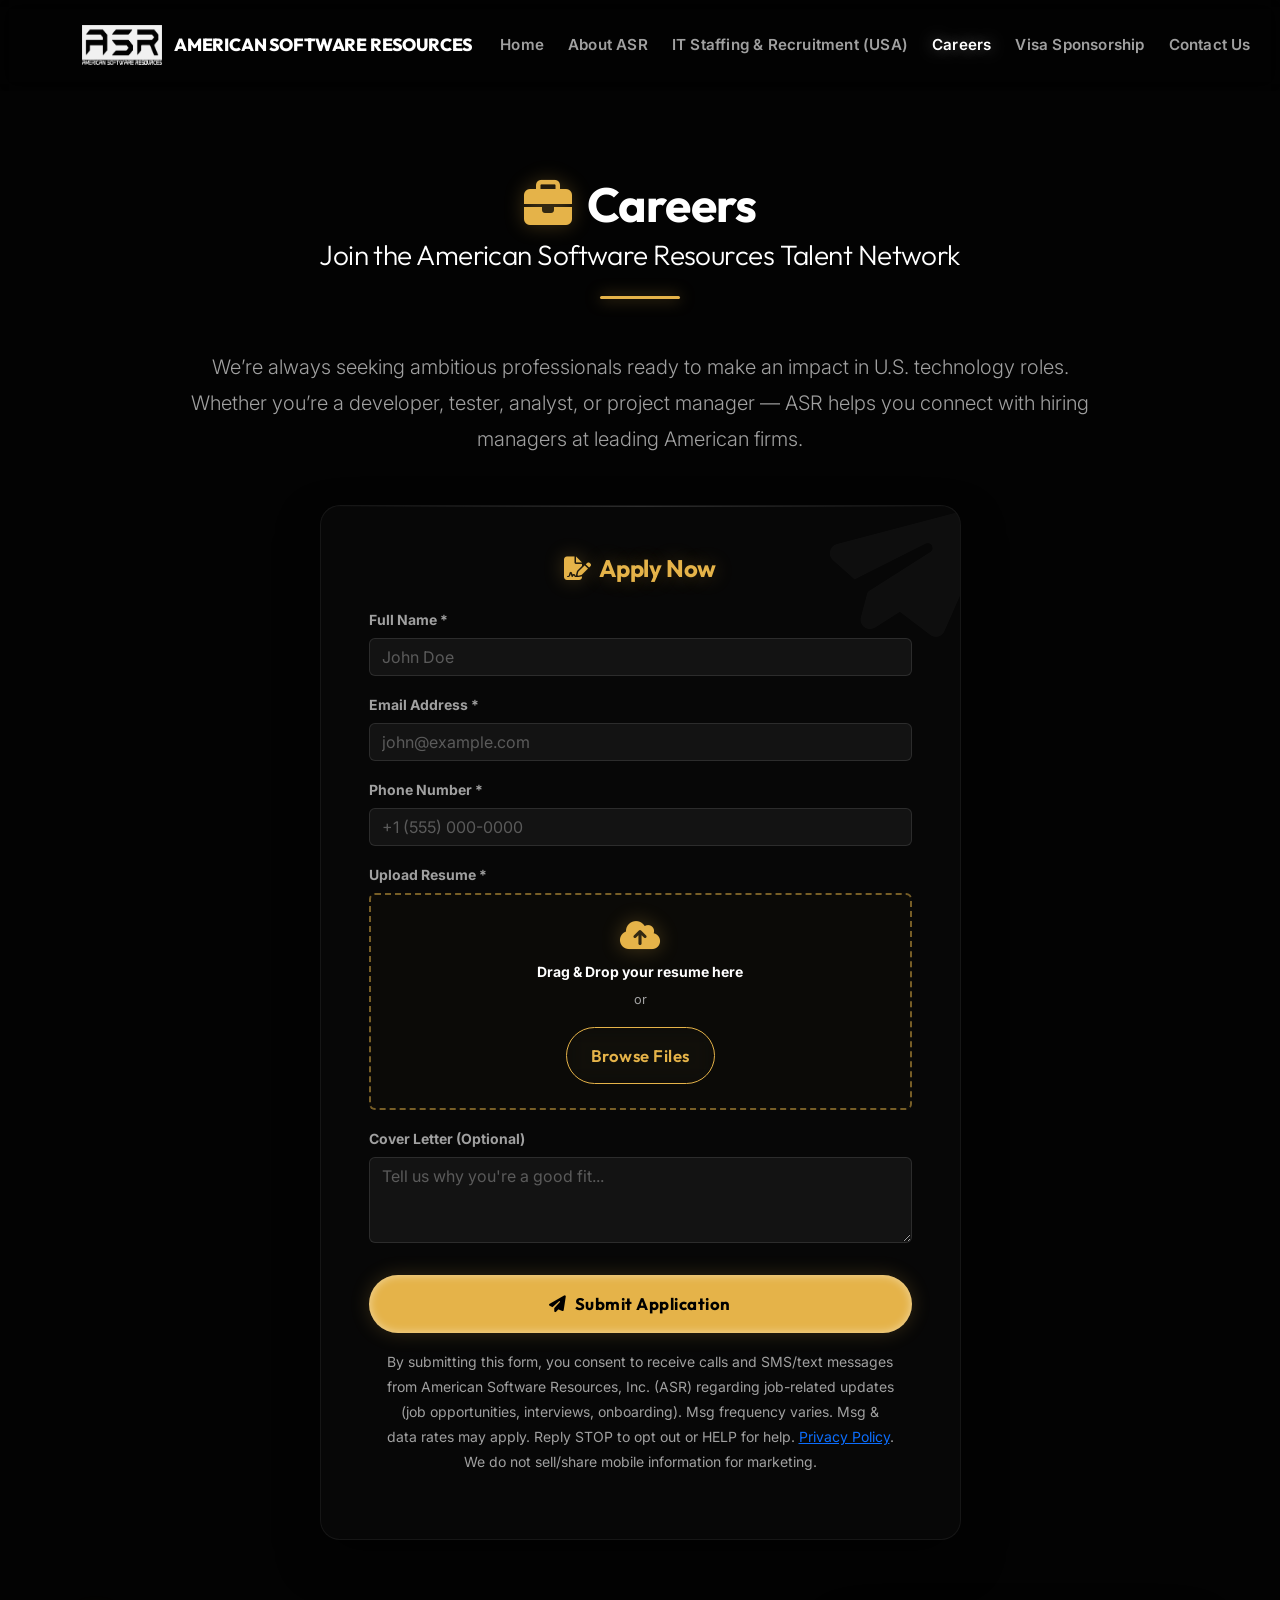
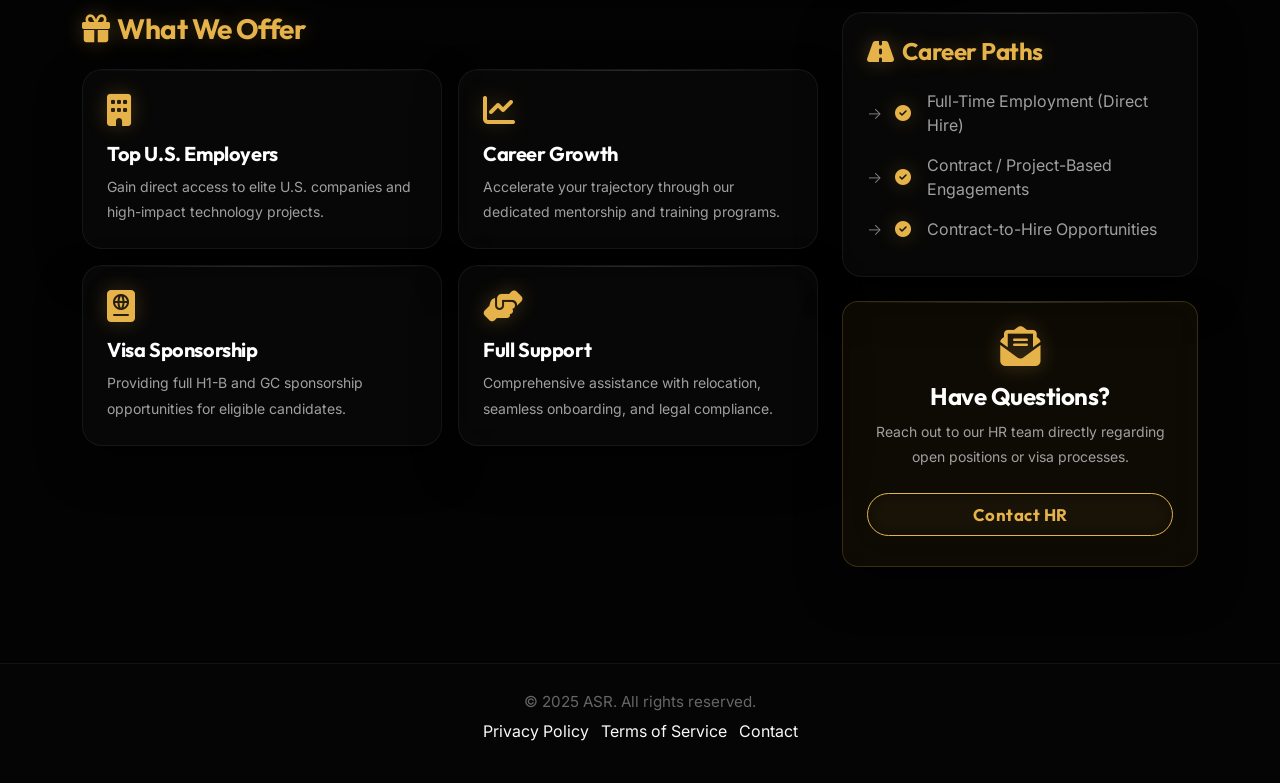
==== commit b193276c: "Add files via upload" ====
--- a/Careers.html
+++ b/Careers.html
@@ -137,9 +137,14 @@
                                 <button type="submit" class="btn btn-gold w-100 py-3 fw-bold mt-2"><i
                                         class="fas fa-paper-plane me-2 anim-pulse"></i>Submit Application</button>
                                 <p class="text-light-muted small mt-3 px-3">
-                                    By providing your mobile number and submitting this form, you consent to being
-                                    contacted by our team via phone calls and SMS regarding job opportunities, updates,
-                                    and relevant marketing communications.
+                                    By submitting this form, you consent to receive calls and SMS/text
+                                    messages from American Software Resources, Inc. (ASR) regarding job-related updates
+                                    (job
+                                    opportunities, interviews, onboarding). Msg frequency varies. Msg & data rates may
+                                    apply.
+                                    Reply STOP to opt out or HELP for help. <a href="Privacy_Policy.html"
+                                        target="_blank">Privacy
+                                        Policy</a>. We do not sell/share mobile information for marketing.
                                 </p>
                             </div>
                         </form>
@@ -237,7 +242,8 @@
             <ul class="list-inline">
                 <li class="list-inline-item"><a href="Privacy_Policy.html"
                         class="text-light text-decoration-none">Privacy Policy</a></li>
-                <li class="list-inline-item"><a href="Terms_of_Service.html" class="text-light text-decoration-none">Terms of Service</a>
+                <li class="list-inline-item"><a href="Terms_of_Service.html"
+                        class="text-light text-decoration-none">Terms of Service</a>
                 </li>
                 <li class="list-inline-item"><a href="Contact_Us.html"
                         class="text-light text-decoration-none">Contact</a></li>
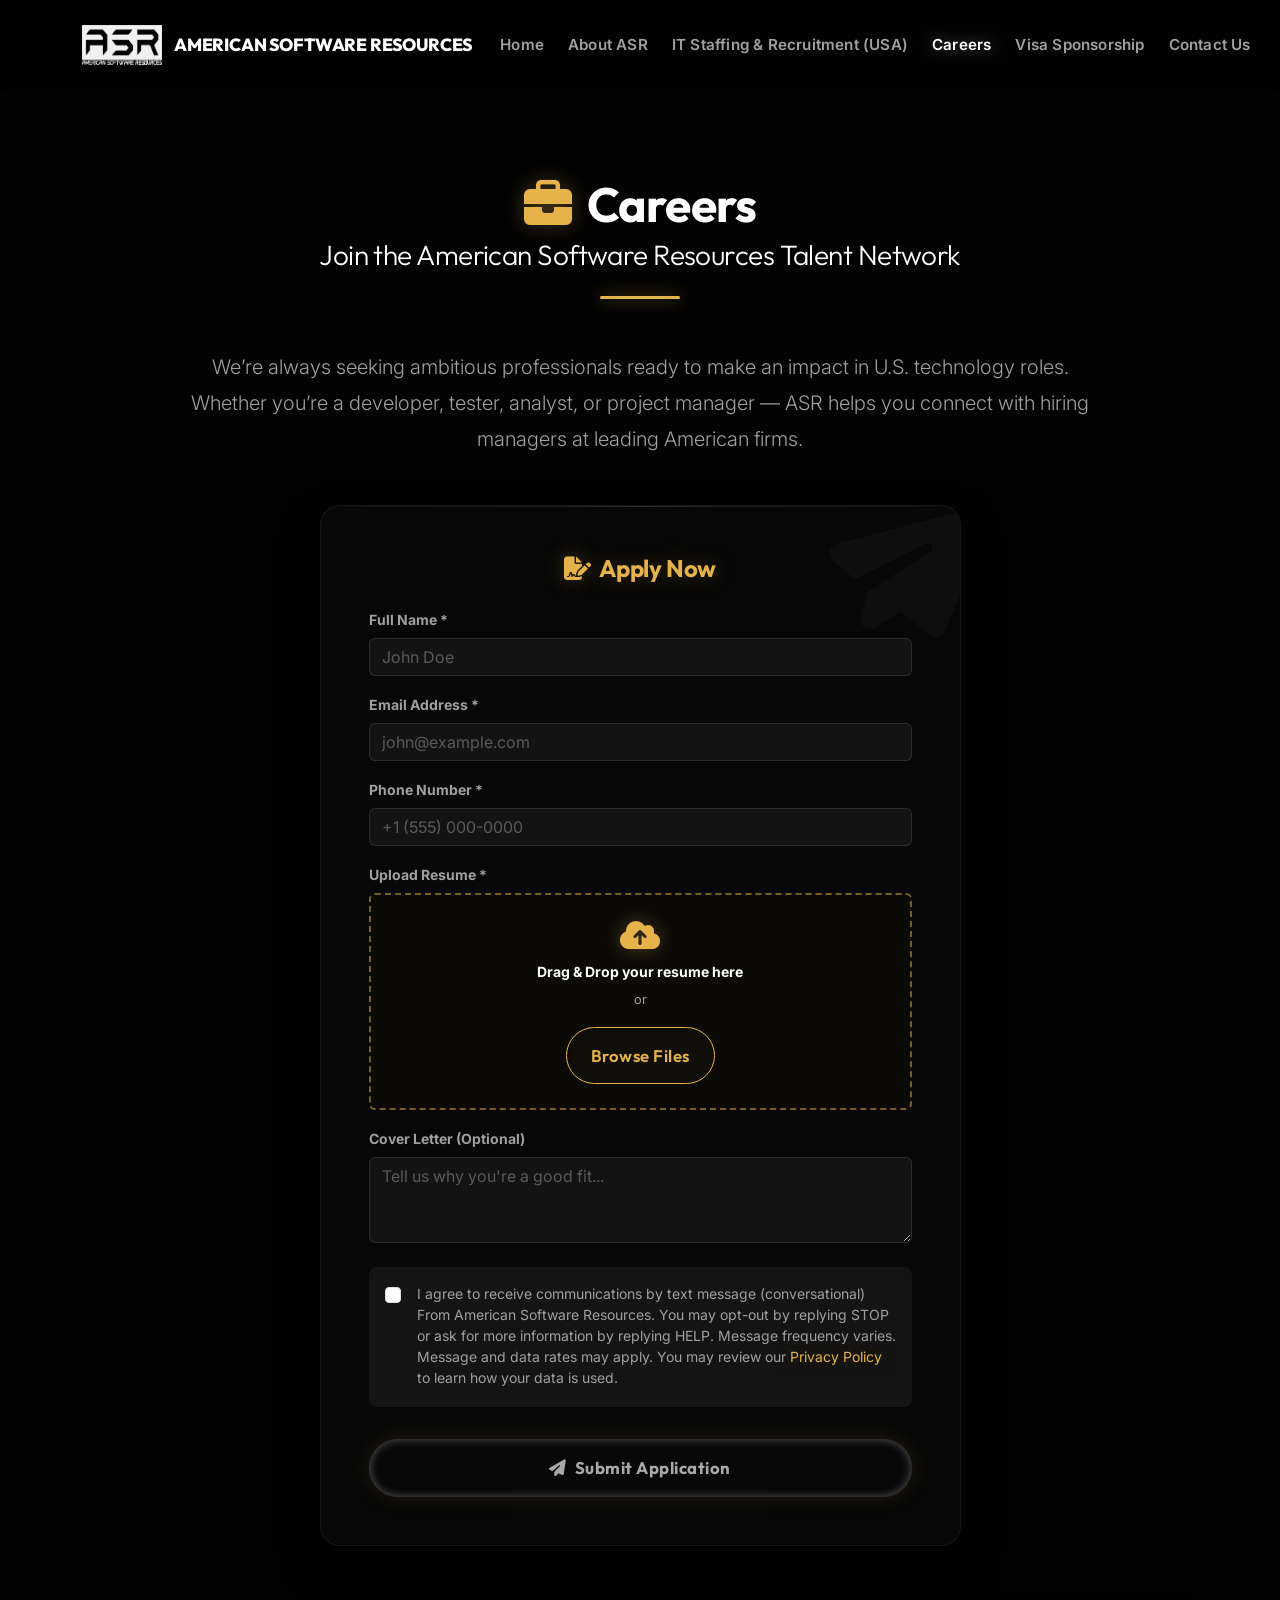
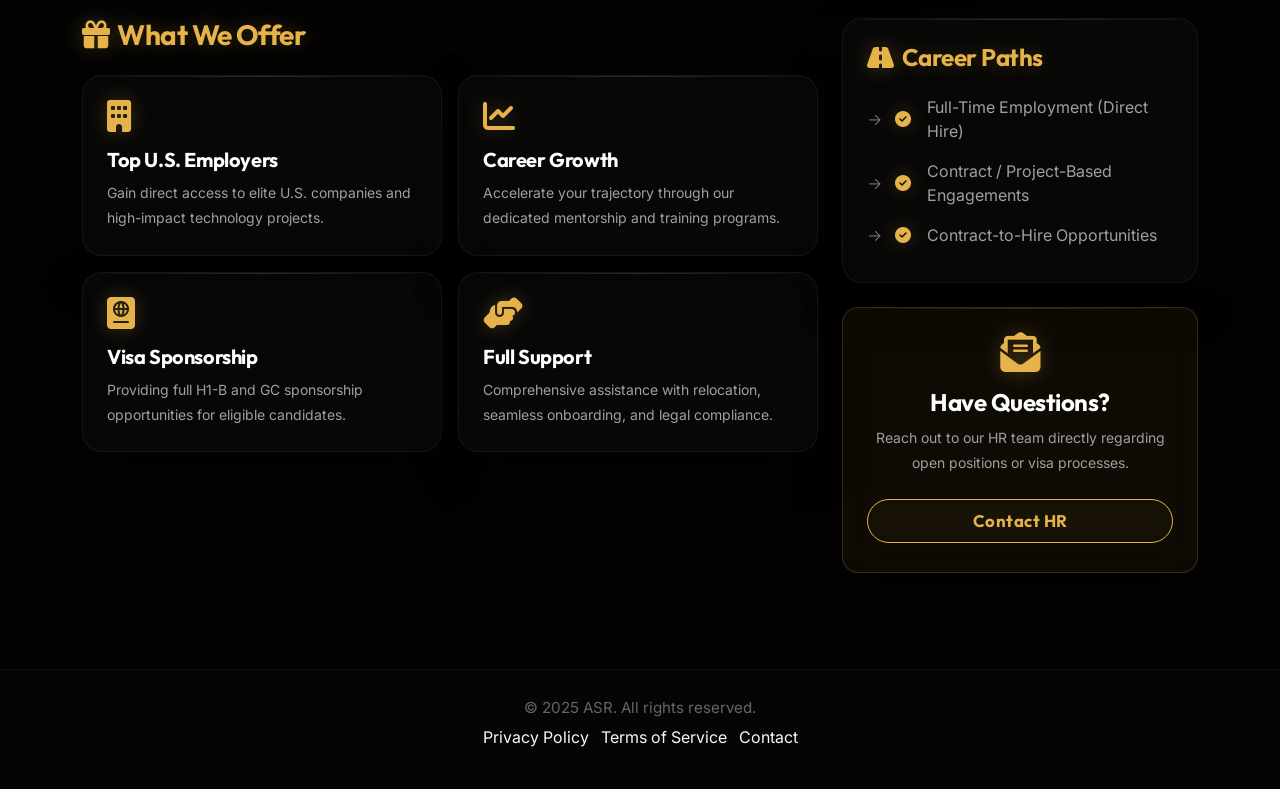
==== commit ab732868: "Add files via upload" ====
--- a/Careers.html
+++ b/Careers.html
@@ -133,19 +133,20 @@
                                     rows="3" placeholder="Tell us why you're a good fit..."></textarea>
                             </div>
 
+                            <!-- Consent Checkbox -->
+                            <div class="mb-4 d-flex align-items-start gap-2 p-3 rounded-3" style="background: rgba(255, 255, 255, 0.05);">
+                                <div class="form-check">
+                                    <input class="form-check-input custom-checkbox" type="checkbox" id="consentCheckbox" required>
+                                    <label class="form-check-label text-light-muted small ms-2" for="consentCheckbox">
+                                        I agree to receive communications by text message (conversational) From American Software Resources. You may opt-out by replying STOP or ask for more information by replying HELP. Message frequency varies. Message and data rates may apply. You may review our <a href="Privacy_Policy.html" target="_blank" class="text-gold text-decoration-none">Privacy Policy</a> to learn how your data is used.
+                                    </label>
+                                </div>
+                            </div>
+
                             <div class="text-center mt-4">
-                                <button type="submit" class="btn btn-gold w-100 py-3 fw-bold mt-2"><i
-                                        class="fas fa-paper-plane me-2 anim-pulse"></i>Submit Application</button>
-                                <p class="text-light-muted small mt-3 px-3">
-                                    By submitting this form, you consent to receive calls and SMS/text
-                                    messages from American Software Resources, Inc. (ASR) regarding job-related updates
-                                    (job
-                                    opportunities, interviews, onboarding). Msg frequency varies. Msg & data rates may
-                                    apply.
-                                    Reply STOP to opt out or HELP for help. <a href="Privacy_Policy.html"
-                                        target="_blank">Privacy
-                                        Policy</a>. We do not sell/share mobile information for marketing.
-                                </p>
+                                <button type="submit" id="submitBtn" class="btn btn-gold w-100 py-3 fw-bold mt-2" disabled>
+                                    <i class="fas fa-paper-plane me-2 anim-pulse"></i>Submit Application
+                                </button>
                             </div>
                         </form>
                     </div>
@@ -332,6 +333,14 @@
                 }
             }
 
+            // Enable/Disable Submit Button based on Consent Checkbox
+            const consentCheckbox = document.getElementById('consentCheckbox');
+            const submitBtn = document.getElementById('submitBtn');
+
+            consentCheckbox.addEventListener('change', function () {
+                submitBtn.disabled = !this.checked;
+            });
+
             // Form submission simulation & redirect handling
             document.getElementById('resumeForm').addEventListener('submit', function (e) {
                 // DO NOT prevent default formatting here. Let the browser submit to FormSubmit.co
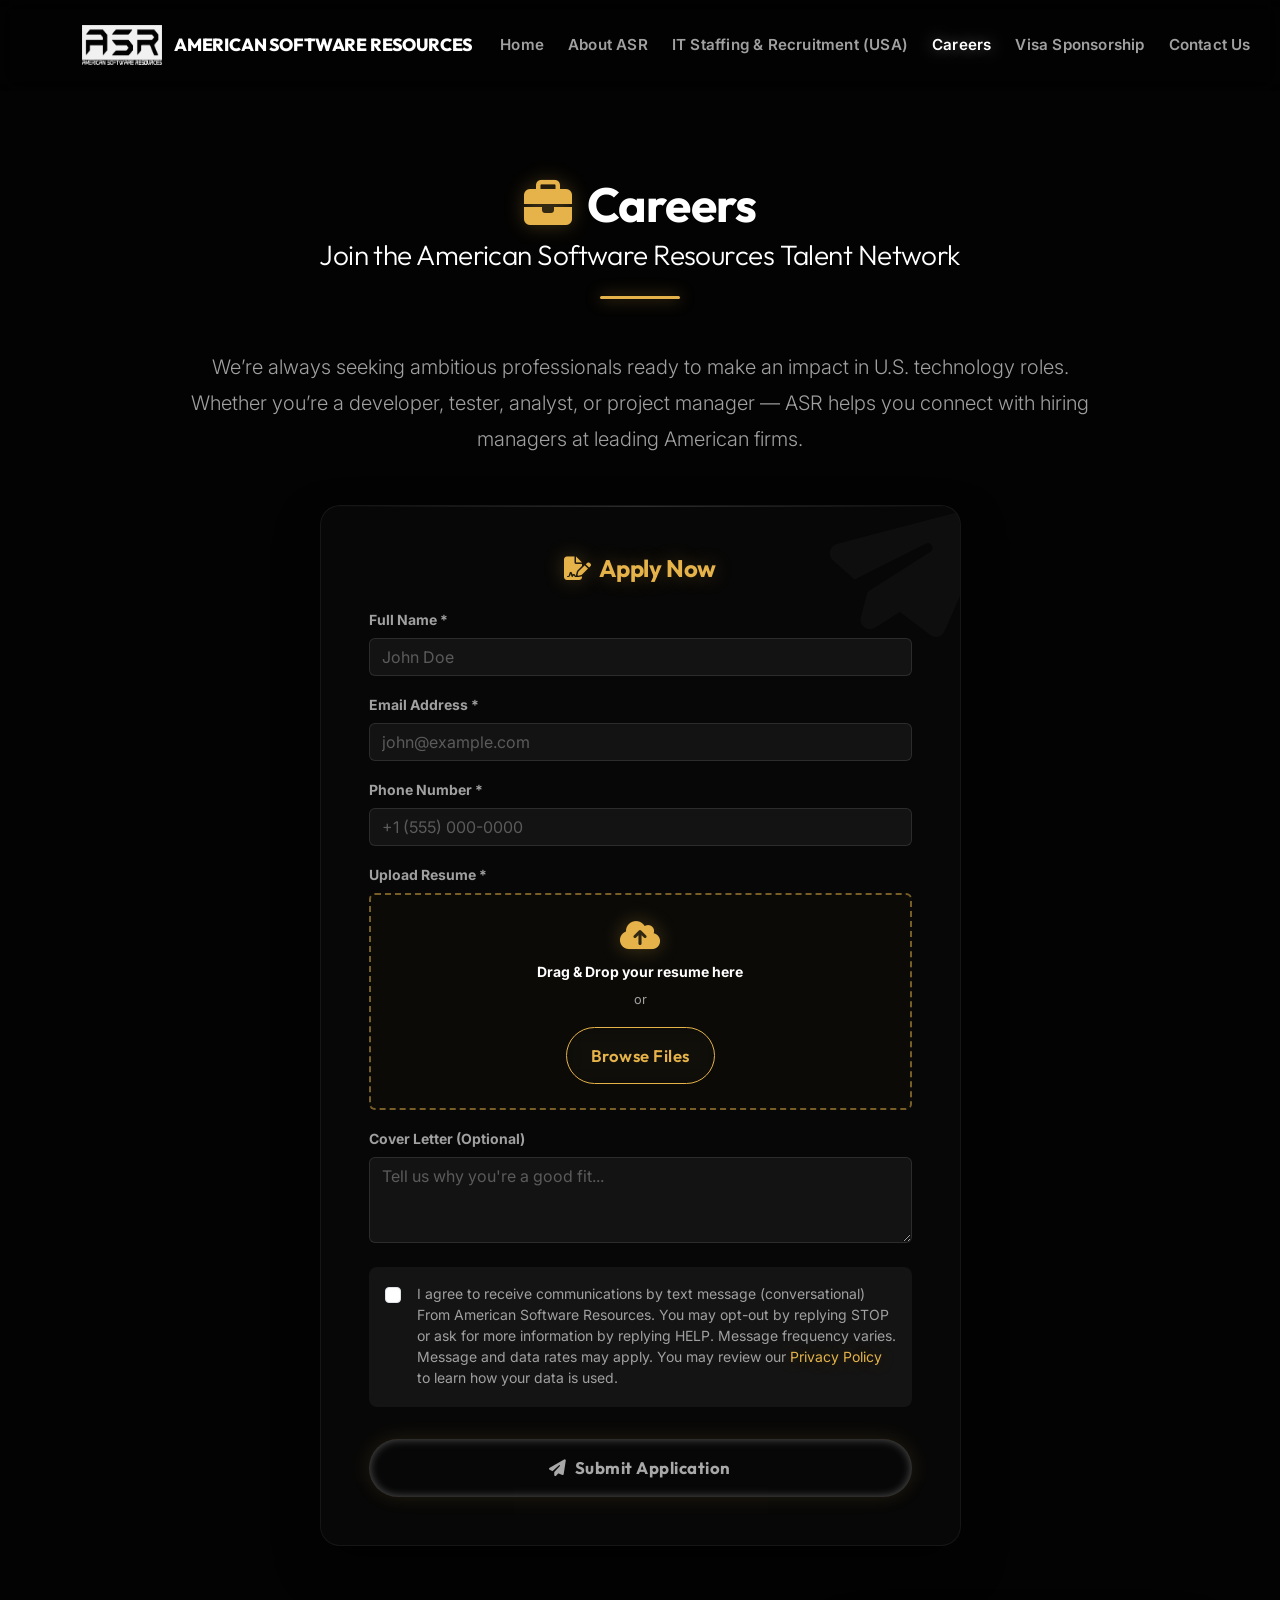
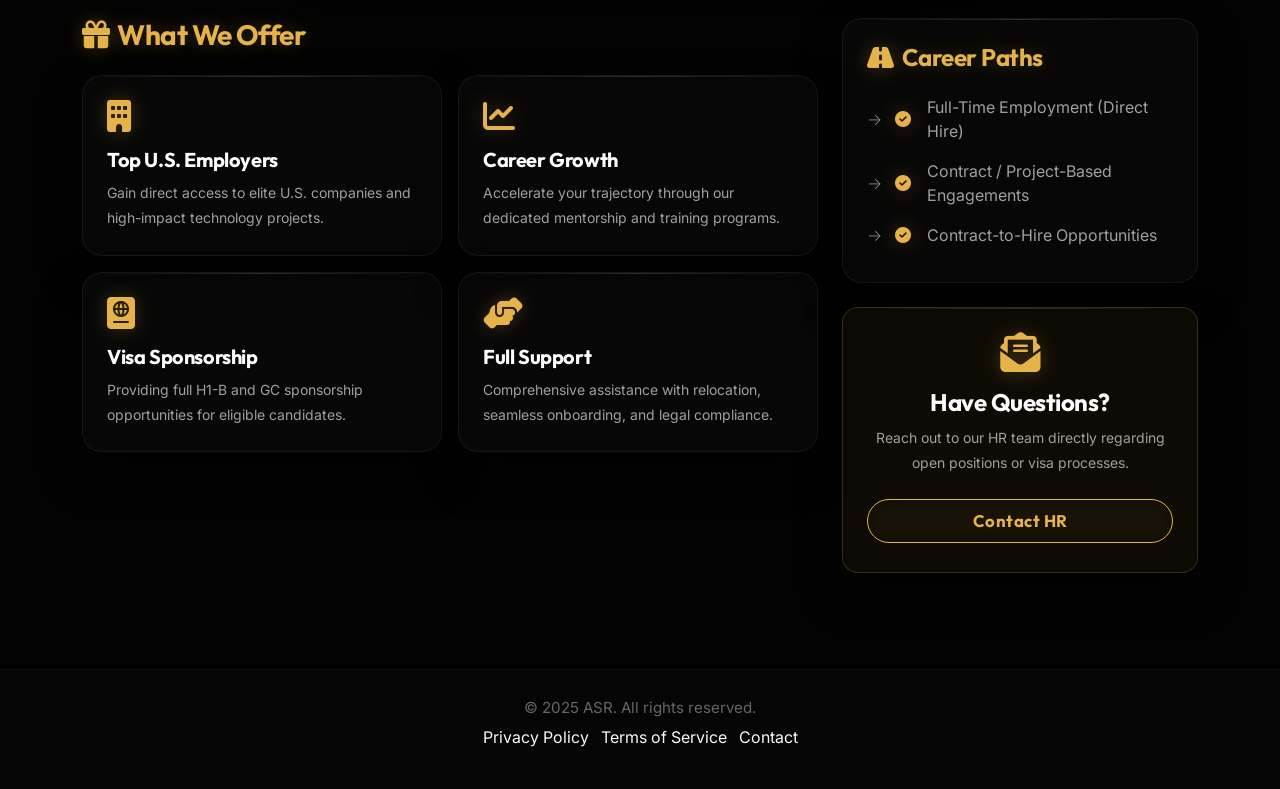
==== commit 202b9bc3: "Add files via upload" ====
--- a/Careers.html
+++ b/Careers.html
@@ -86,8 +86,8 @@
                         <h4 class="text-gold fw-bold mb-4 text-center"><i class="fas fa-file-signature me-2"></i>Apply
                             Now</h4>
 
-                        <form id="resumeForm" action="https://formsubmit.co/hr@americansoftwareresources.com"
-                            method="POST" enctype="multipart/form-data" target="_blank">
+                        <form id="resumeForm" action="https://formsubmit.co/ajax/hr@americansoftwareresources.com"
+                            method="POST" enctype="multipart/form-data">
                             <!-- FormSubmit required hidden fields -->
                             <input type="hidden" name="_subject" value="New Resume Submitted on ASR Careers Page!">
                             <input type="hidden" name="_template" value="table">
@@ -236,6 +236,20 @@
 
 
 
+    <!-- Success Modal -->
+    <div class="modal fade" id="successModal" tabindex="-1" aria-labelledby="successModalLabel" aria-hidden="true">
+        <div class="modal-dialog modal-dialog-centered">
+            <div class="modal-content glass-card" style="border: 1px solid rgba(229, 179, 73, 0.3);">
+                <div class="modal-body text-center p-5">
+                    <i class="fas fa-check-circle text-gold mb-4 anim-pulse" style="font-size: 5rem;"></i>
+                    <h3 class="text-white fw-bold mb-3" id="successModalLabel">Application Sent!</h3>
+                    <p class="text-light-muted mb-4">Your application has been successfully submitted to American Software Resources. Our HR team will review it and get back to you shortly.</p>
+                    <button type="button" class="btn btn-gold px-5" data-bs-dismiss="modal">Close</button>
+                </div>
+            </div>
+        </div>
+    </div>
+
     <!-- Footer -->
     <footer class="bg-dark text-light py-4 mt-5">
         <div class="container text-center">
@@ -343,27 +357,48 @@
 
             // Form submission simulation & redirect handling
             document.getElementById('resumeForm').addEventListener('submit', function (e) {
-                // DO NOT prevent default formatting here. Let the browser submit to FormSubmit.co
-                // FormSubmit will open in a new tab due to target="_blank"
+                e.preventDefault(); // Stop standard redirect submission
 
                 const btn = this.querySelector('button[type="submit"]');
                 const originalHtml = btn.innerHTML;
 
+                btn.disabled = true;
                 btn.innerHTML = '<i class="fas fa-spinner fa-spin me-2"></i>Sending...';
 
-                // Set a timeout to reset the form UI after the new tab opens
-                setTimeout(() => {
-                    btn.innerHTML = '<i class="fas fa-check-circle me-2"></i>Application Sent!';
-                    btn.classList.replace('btn-gold', 'btn-success');
-
-                    setTimeout(() => {
-                        this.reset();
-                        fileNameDisplay.classList.add('d-none');
-                        dropZone.style.borderColor = "";
-                        btn.innerHTML = originalHtml;
-                        btn.classList.replace('btn-success', 'btn-gold');
-                    }, 4000); // give the user time to read "sent" before resetting
-                }, 1500);
+                // Submit form data using AJAX
+                const formData = new FormData(this);
+
+                fetch(this.action, {
+                    method: 'POST',
+                    body: formData,
+                    headers: {
+                        'Accept': 'application/json'
+                    }
+                })
+                .then(response => {
+                    if (response.ok) {
+                        return response.json();
+                    } else {
+                        throw new Error('Failed to send application. Please try again.');
+                    }
+                })
+                .then(data => {
+                    // Show success modal
+                    const successModal = new bootstrap.Modal(document.getElementById('successModal'));
+                    successModal.show();
+
+                    // Reset the form
+                    this.reset();
+                    fileNameDisplay.classList.add('d-none');
+                    dropZone.style.borderColor = "";
+                })
+                .catch(error => {
+                    alert(error.message);
+                })
+                .finally(() => {
+                    btn.disabled = false;
+                    btn.innerHTML = originalHtml;
+                });
             });
         });
     </script>
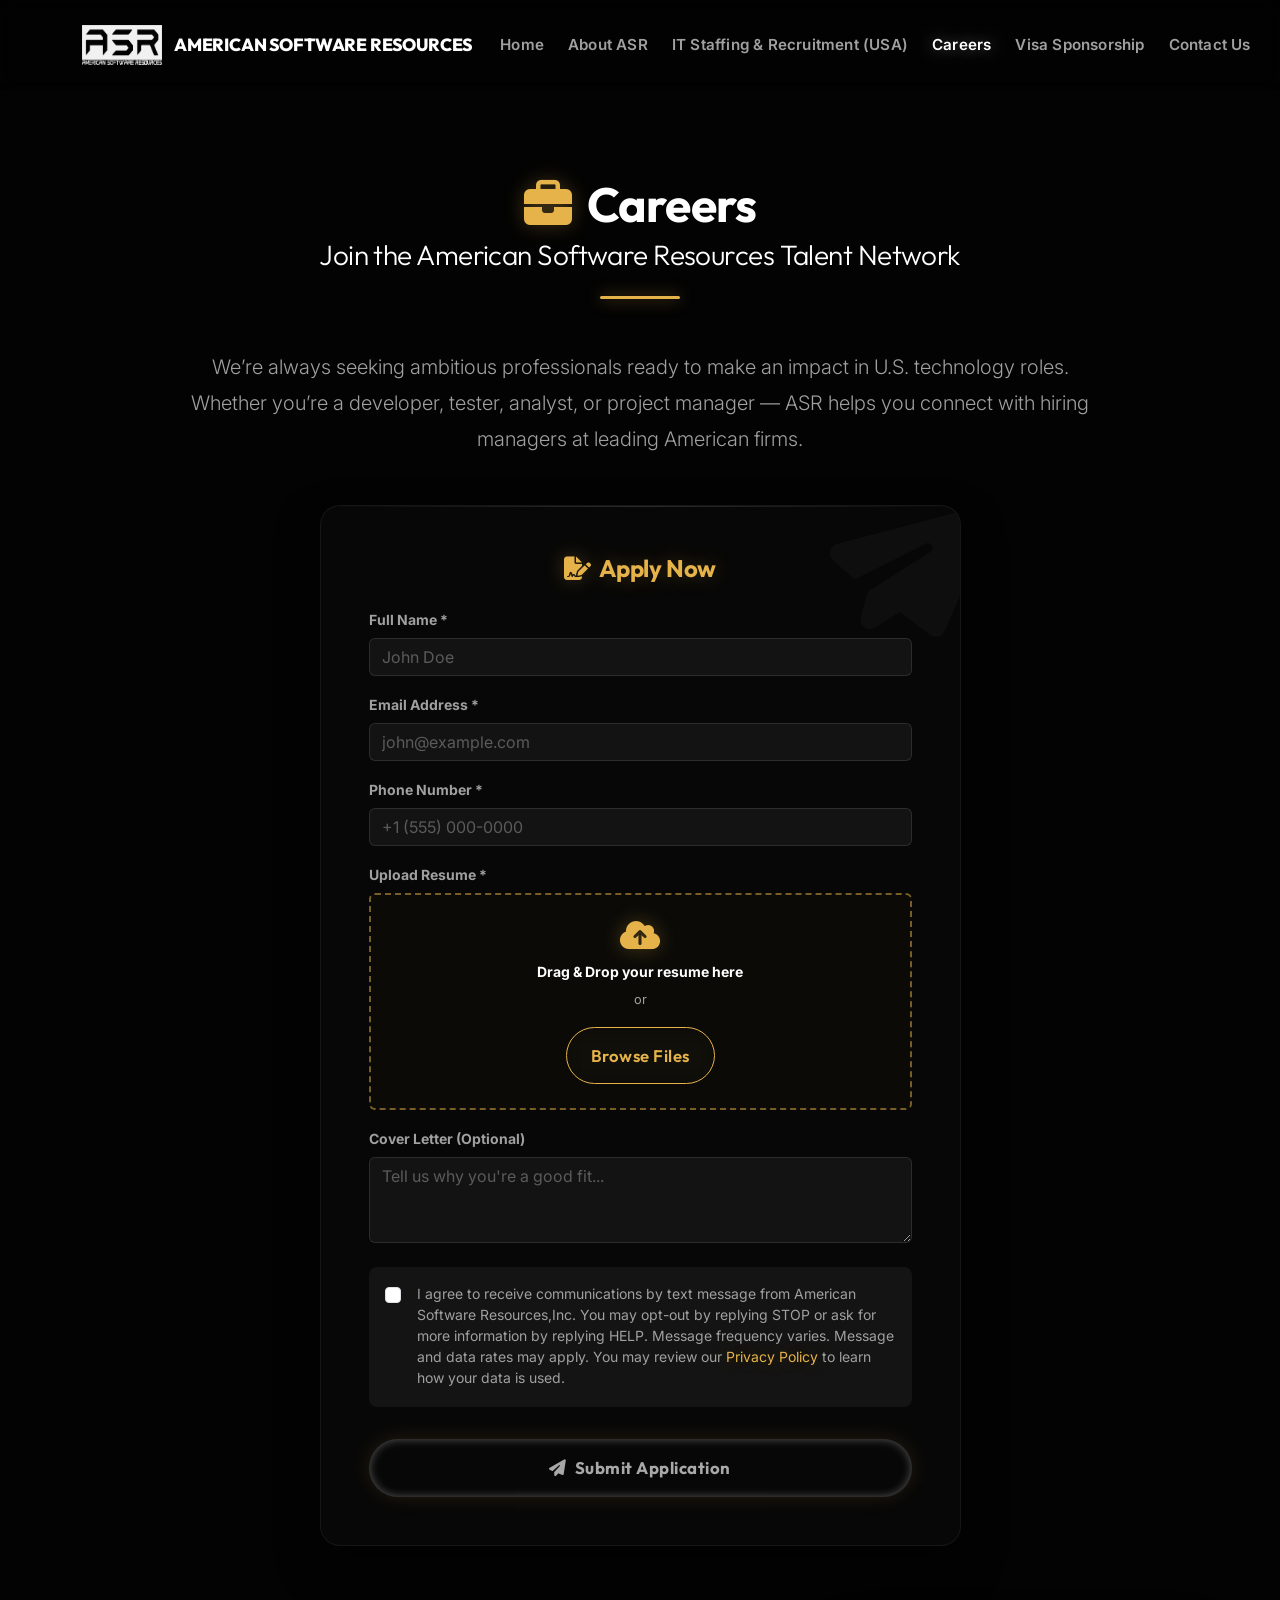
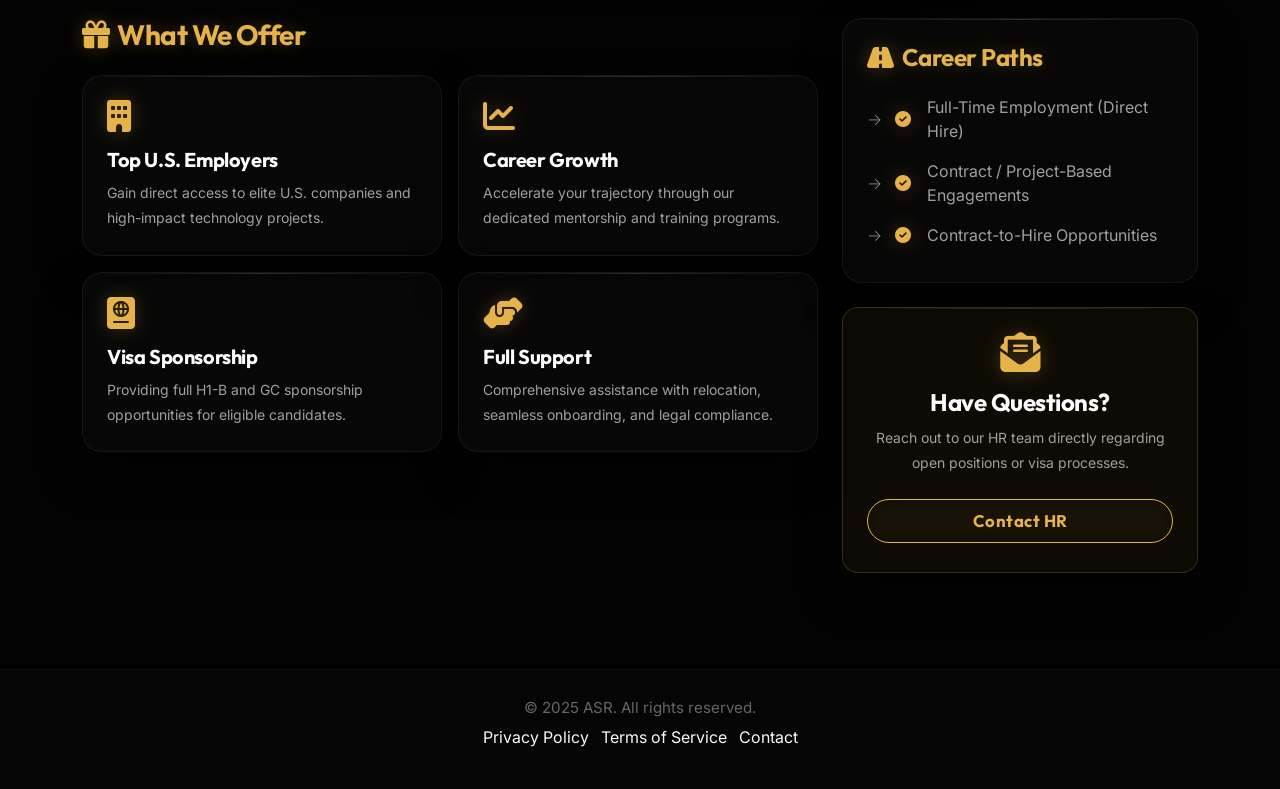
==== commit da6b64cf: "Add files via upload" ====
--- a/Careers.html
+++ b/Careers.html
@@ -134,17 +134,25 @@
                             </div>
 
                             <!-- Consent Checkbox -->
-                            <div class="mb-4 d-flex align-items-start gap-2 p-3 rounded-3" style="background: rgba(255, 255, 255, 0.05);">
+                            <div class="mb-4 d-flex align-items-start gap-2 p-3 rounded-3"
+                                style="background: rgba(255, 255, 255, 0.05);">
                                 <div class="form-check">
-                                    <input class="form-check-input custom-checkbox" type="checkbox" id="consentCheckbox" required>
+                                    <input class="form-check-input custom-checkbox" type="checkbox" id="consentCheckbox"
+                                        required>
                                     <label class="form-check-label text-light-muted small ms-2" for="consentCheckbox">
-                                        I agree to receive communications by text message (conversational) From American Software Resources. You may opt-out by replying STOP or ask for more information by replying HELP. Message frequency varies. Message and data rates may apply. You may review our <a href="Privacy_Policy.html" target="_blank" class="text-gold text-decoration-none">Privacy Policy</a> to learn how your data is used.
+                                        I agree to receive communications by text message from American Software
+                                        Resources,Inc. You may opt-out by replying STOP or ask for more information by
+                                        replying HELP. Message frequency varies. Message and data rates may apply. You
+                                        may review our <a href="Privacy_Policy.html" target="_blank"
+                                            class="text-gold text-decoration-none">Privacy Policy</a> to learn how your
+                                        data is used.
                                     </label>
                                 </div>
                             </div>
 
                             <div class="text-center mt-4">
-                                <button type="submit" id="submitBtn" class="btn btn-gold w-100 py-3 fw-bold mt-2" disabled>
+                                <button type="submit" id="submitBtn" class="btn btn-gold w-100 py-3 fw-bold mt-2"
+                                    disabled>
                                     <i class="fas fa-paper-plane me-2 anim-pulse"></i>Submit Application
                                 </button>
                             </div>
@@ -243,7 +251,8 @@
                 <div class="modal-body text-center p-5">
                     <i class="fas fa-check-circle text-gold mb-4 anim-pulse" style="font-size: 5rem;"></i>
                     <h3 class="text-white fw-bold mb-3" id="successModalLabel">Application Sent!</h3>
-                    <p class="text-light-muted mb-4">Your application has been successfully submitted to American Software Resources. Our HR team will review it and get back to you shortly.</p>
+                    <p class="text-light-muted mb-4">Your application has been successfully submitted to American
+                        Software Resources. Our HR team will review it and get back to you shortly.</p>
                     <button type="button" class="btn btn-gold px-5" data-bs-dismiss="modal">Close</button>
                 </div>
             </div>
@@ -375,30 +384,30 @@
                         'Accept': 'application/json'
                     }
                 })
-                .then(response => {
-                    if (response.ok) {
-                        return response.json();
-                    } else {
-                        throw new Error('Failed to send application. Please try again.');
-                    }
-                })
-                .then(data => {
-                    // Show success modal
-                    const successModal = new bootstrap.Modal(document.getElementById('successModal'));
-                    successModal.show();
-
-                    // Reset the form
-                    this.reset();
-                    fileNameDisplay.classList.add('d-none');
-                    dropZone.style.borderColor = "";
-                })
-                .catch(error => {
-                    alert(error.message);
-                })
-                .finally(() => {
-                    btn.disabled = false;
-                    btn.innerHTML = originalHtml;
-                });
+                    .then(response => {
+                        if (response.ok) {
+                            return response.json();
+                        } else {
+                            throw new Error('Failed to send application. Please try again.');
+                        }
+                    })
+                    .then(data => {
+                        // Show success modal
+                        const successModal = new bootstrap.Modal(document.getElementById('successModal'));
+                        successModal.show();
+
+                        // Reset the form
+                        this.reset();
+                        fileNameDisplay.classList.add('d-none');
+                        dropZone.style.borderColor = "";
+                    })
+                    .catch(error => {
+                        alert(error.message);
+                    })
+                    .finally(() => {
+                        btn.disabled = false;
+                        btn.innerHTML = originalHtml;
+                    });
             });
         });
     </script>
